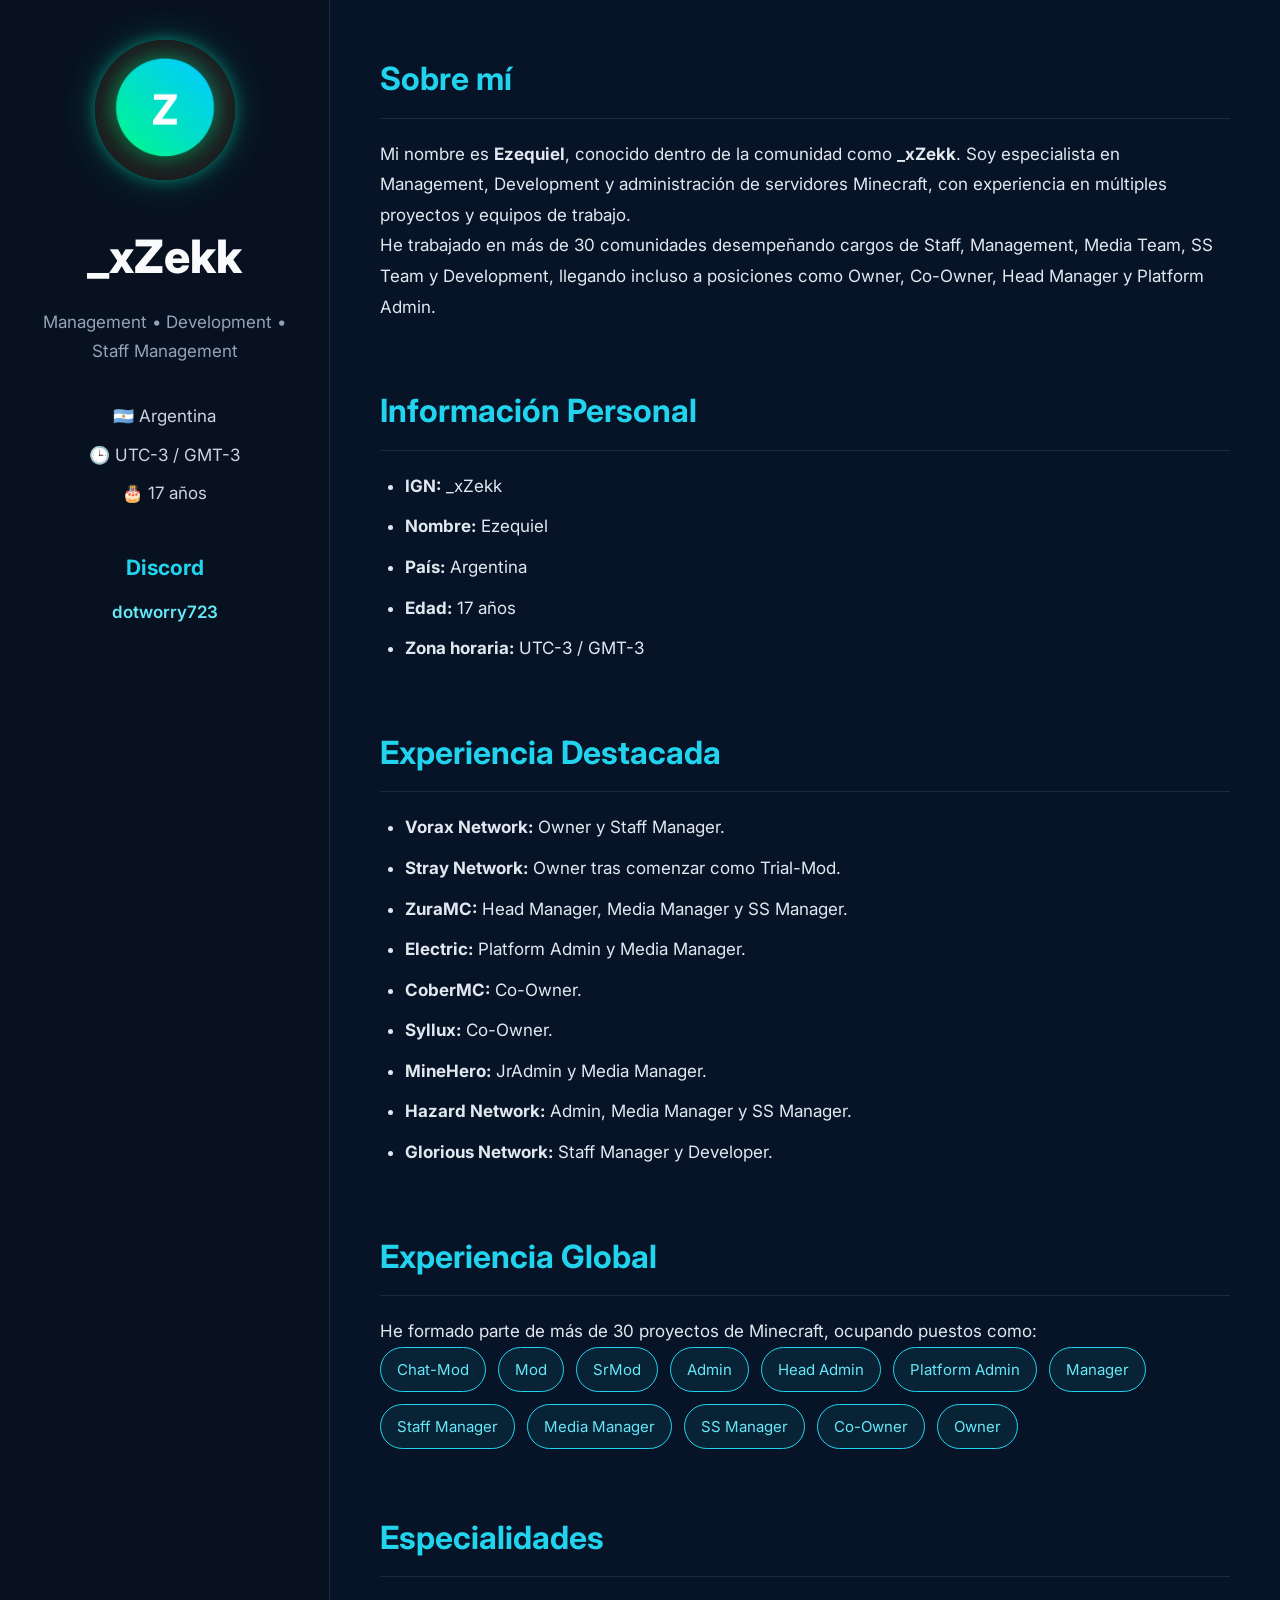
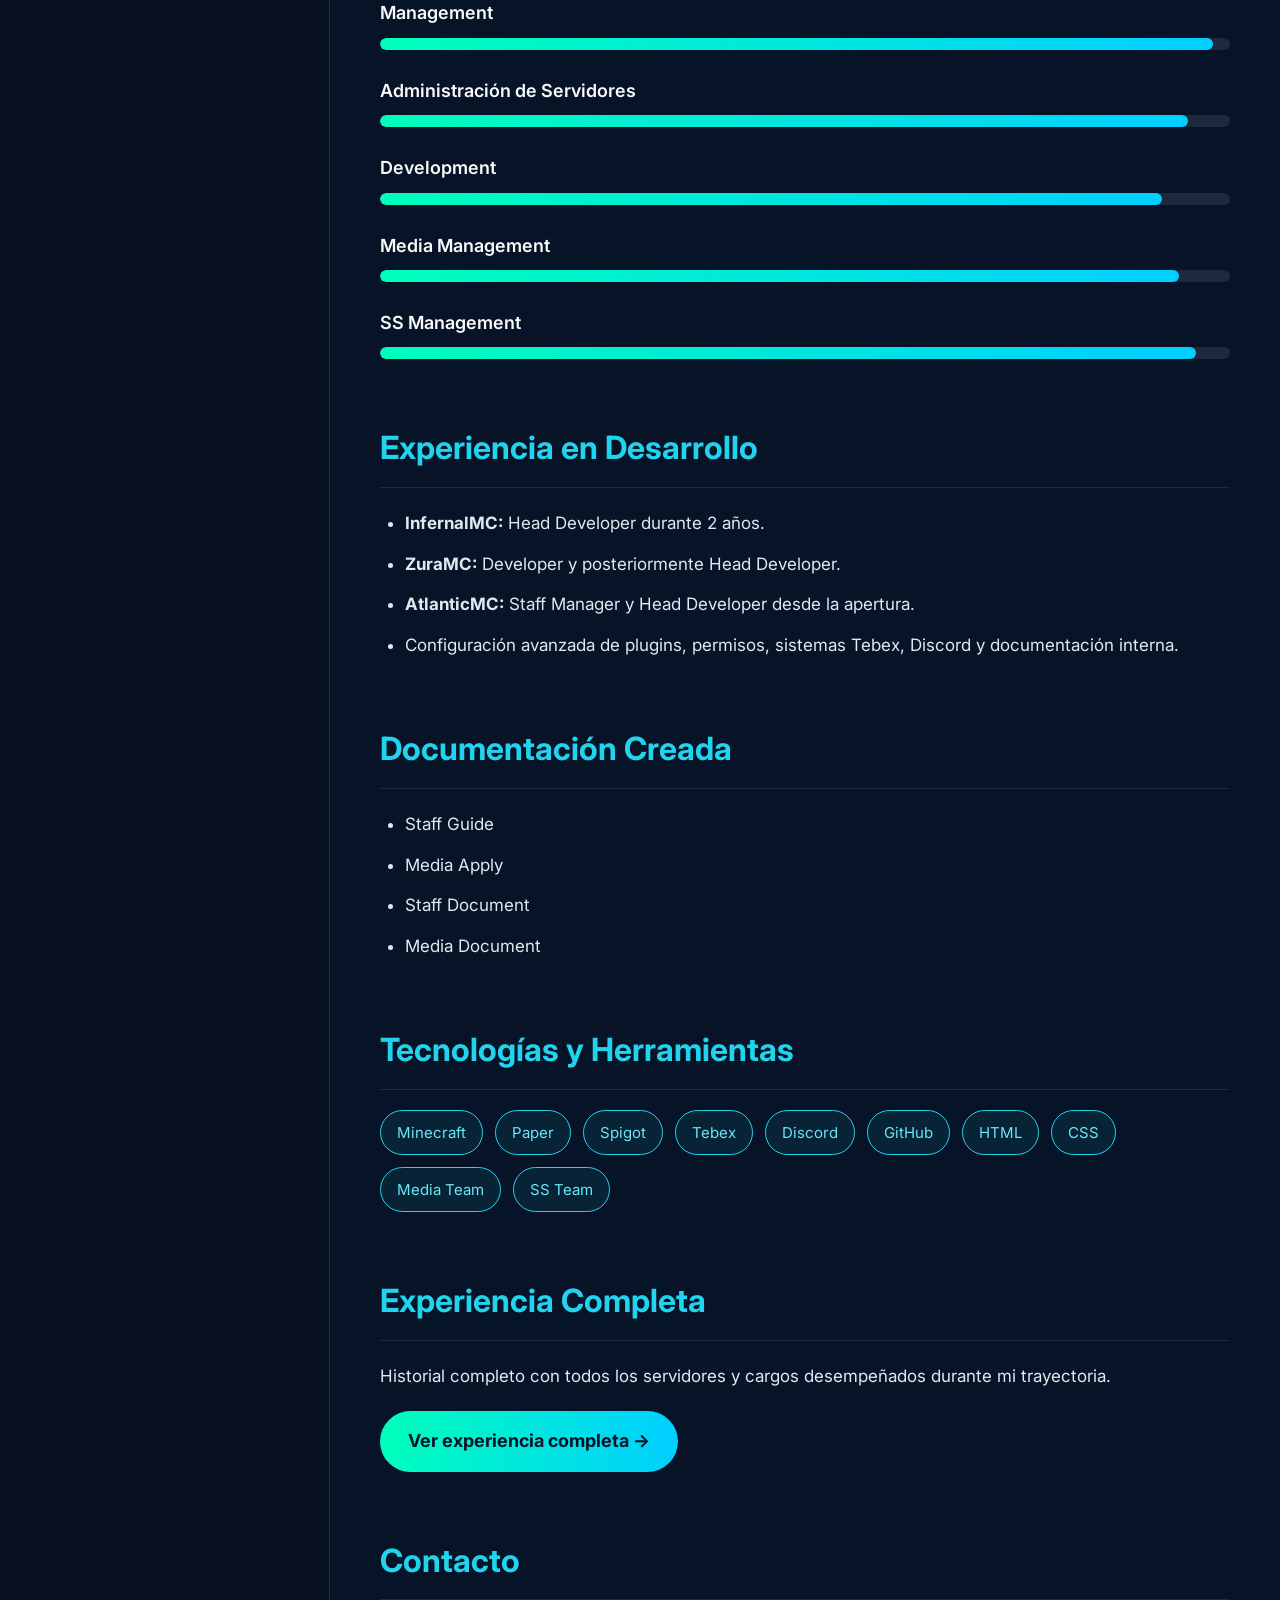
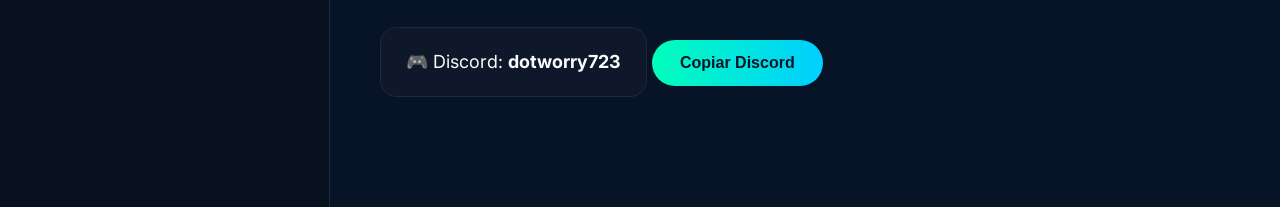
==== index.html @ ff8e2b59 "Testeo N°23" ====
<!DOCTYPE html>
<html lang="es">

<head>

    <meta charset="UTF-8">
    <meta name="viewport" content="width=device-width, initial-scale=1.0">

    <title>_xZekk | Portfolio & CV</title>

    <link rel="preconnect" href="https://fonts.googleapis.com">
    <link rel="preconnect" href="https://fonts.gstatic.com" crossorigin>

    <link href="https://fonts.googleapis.com/css2?family=Inter:wght@300;400;500;600;700;800&display=swap"
        rel="stylesheet">

    <link rel="stylesheet" href="style.css">

</head>

<body>

    <div class="container">

        <aside class="sidebar">

            <img src="Z_logo.png" class="avatar" alt="Logo de _xZekk">

            <h1>_xZekk</h1>

            <p class="subtitle">
                Management • Development • Staff Management
            </p>

            <div class="personal-info">

                <p>🇦🇷 Argentina</p>
                <p>🕒 UTC-3 / GMT-3</p>
                <p>🎂 17 años</p>

            </div>

            <div class="social">

                <h3>Discord</h3>

                <p>dotworry723</p>

            </div>

        </aside>

        <main>

            <section>

                <h2>Sobre mí</h2>

                <p>
                    Mi nombre es <strong>Ezequiel</strong>, conocido dentro de la
                    comunidad como <strong>_xZekk</strong>. Soy especialista en
                    Management, Development y administración de servidores
                    Minecraft, con experiencia en múltiples proyectos y equipos
                    de trabajo.
                </p>

                <p>
                    He trabajado en más de 30 comunidades desempeñando cargos
                    de Staff, Management, Media Team, SS Team y Development,
                    llegando incluso a posiciones como Owner, Co-Owner,
                    Head Manager y Platform Admin.
                </p>

            </section>

            <section>

                <h2>Información Personal</h2>

                <ul>

                    <li><strong>IGN:</strong> _xZekk</li>
                    <li><strong>Nombre:</strong> Ezequiel</li>
                    <li><strong>País:</strong> Argentina</li>
                    <li><strong>Edad:</strong> 17 años</li>
                    <li><strong>Zona horaria:</strong> UTC-3 / GMT-3</li>

                </ul>

            </section>

            <section>

                <h2>Experiencia Destacada</h2>

                <ul>

                    <li><strong>Vorax Network:</strong> Owner y Staff Manager.</li>

                    <li><strong>Stray Network:</strong> Owner tras comenzar como Trial-Mod.</li>

                    <li><strong>ZuraMC:</strong> Head Manager, Media Manager y SS Manager.</li>

                    <li><strong>Electric:</strong> Platform Admin y Media Manager.</li>

                    <li><strong>CoberMC:</strong> Co-Owner.</li>

                    <li><strong>Syllux:</strong> Co-Owner.</li>

                    <li><strong>MineHero:</strong> JrAdmin y Media Manager.</li>

                    <li><strong>Hazard Network:</strong> Admin, Media Manager y SS Manager.</li>

                    <li><strong>Glorious Network:</strong> Staff Manager y Developer.</li>

                </ul>

            </section>

            <section>

                <h2>Experiencia Global</h2>

                <p>
                    He formado parte de más de 30 proyectos de Minecraft,
                    ocupando puestos como:
                </p>

                <div class="tags">

                    <span>Chat-Mod</span>
                    <span>Mod</span>
                    <span>SrMod</span>
                    <span>Admin</span>
                    <span>Head Admin</span>
                    <span>Platform Admin</span>
                    <span>Manager</span>
                    <span>Staff Manager</span>
                    <span>Media Manager</span>
                    <span>SS Manager</span>
                    <span>Co-Owner</span>
                    <span>Owner</span>

                </div>

            </section>

            <section>

                <h2>Especialidades</h2>

                <div class="skill">

                    <span>Management</span>

                    <div class="bar">
                        <div class="fill" style="width:98%"></div>
                    </div>

                </div>

                <div class="skill">

                    <span>Administración de Servidores</span>

                    <div class="bar">
                        <div class="fill" style="width:95%"></div>
                    </div>

                </div>

                <div class="skill">

                    <span>Development</span>

                    <div class="bar">
                        <div class="fill" style="width:92%"></div>
                    </div>

                </div>

                <div class="skill">

                    <span>Media Management</span>

                    <div class="bar">
                        <div class="fill" style="width:94%"></div>
                    </div>

                </div>

                <div class="skill">

                    <span>SS Management</span>

                    <div class="bar">
                        <div class="fill" style="width:96%"></div>
                    </div>

                </div>

            </section>

            <section>

                <h2>Experiencia en Desarrollo</h2>

                <ul>

                    <li>
                        <strong>InfernalMC:</strong>
                        Head Developer durante 2 años.
                    </li>

                    <li>
                        <strong>ZuraMC:</strong>
                        Developer y posteriormente Head Developer.
                    </li>

                    <li>
                        <strong>AtlanticMC:</strong>
                        Staff Manager y Head Developer desde la apertura.
                    </li>

                    <li>
                        Configuración avanzada de plugins, permisos,
                        sistemas Tebex, Discord y documentación interna.
                    </li>

                </ul>

            </section>

            <section>

                <h2>Documentación Creada</h2>

                <ul>

                    <li>Staff Guide</li>
                    <li>Media Apply</li>
                    <li>Staff Document</li>
                    <li>Media Document</li>

                </ul>

            </section>

            <section>

                <h2>Tecnologías y Herramientas</h2>

                <div class="tags">

                    <span>Minecraft</span>
                    <span>Paper</span>
                    <span>Spigot</span>
                    <span>Tebex</span>
                    <span>Discord</span>
                    <span>GitHub</span>
                    <span>HTML</span>
                    <span>CSS</span>
                    <span>Media Team</span>
                    <span>SS Team</span>

                </div>

            </section>

            <section>

                <h2>Experiencia Completa</h2>

                <p>
                    Historial completo con todos los servidores y cargos
                    desempeñados durante mi trayectoria.
                </p>

                <a href="experience.html" class="download-btn">

                    Ver experiencia completa →

                </a>

            </section>

            <section>

                <h2>Contacto</h2>

                <div class="contact-card">

                    🎮 Discord: <strong>dotworry723</strong>

                </div>

                <button class="copy-btn" onclick="copyDiscord()">

                    Copiar Discord

                </button>

            </section>

        </main>

    </div>

    <script>

        function copyDiscord() {

            navigator.clipboard.writeText("dotworry723");

            alert("Discord copiado al portapapeles.");

        }

        const sections = document.querySelectorAll("section");

        sections.forEach((section, index) => {

            section.style.opacity = "0";
            section.style.transform = "translateY(20px)";

            setTimeout(() => {

                section.style.transition = "all .8s";

                section.style.opacity = "1";
                section.style.transform = "translateY(0px)";

            }, index * 150);

        });

    </script>

</body>

</html>
---- style.css ----
* {
    margin: 0;
    padding: 0;
    box-sizing: border-box;
}

html {
    scroll-behavior: smooth;
}

body {
    background: #071326;
    color: #f8fafc;
    font-family: 'Inter', sans-serif;
    font-size: 18px;
    line-height: 1.8;
}

/* =========================
   CONTENEDOR PRINCIPAL
========================= */

.container {
    display: flex;
    min-height: 100vh;
}

/* =========================
   SIDEBAR
========================= */

.sidebar {
    width: 330px;
    min-height: 100vh;
    background: #08111f;
    border-right: 1px solid #1e293b;
    padding: 40px 25px;
    text-align: center;
    position: sticky;
    top: 0;
}

.avatar {
    width: 140px;
    height: 140px;
    border-radius: 50%;
    object-fit: cover;
    margin-bottom: 25px;

    box-shadow:
        0 0 15px rgba(0,255,200,.4),
        0 0 40px rgba(0,255,200,.2);

    transition: .3s;
}

.avatar:hover {
    transform: scale(1.05);
}

.sidebar h1 {
    font-size: 46px;
    font-weight: 800;
}

.subtitle {
    color: #94a3b8;
    margin-top: 10px;
    line-height: 1.7;
}

.personal-info {
    margin-top: 35px;
}

.personal-info p {
    margin: 8px 0;
    color: #cbd5e1;
}

.social {
    margin-top: 40px;
}

.social h3 {
    color: #22d3ee;
}

.social p {
    margin-top: 10px;
    color: #67e8f9;
    font-weight: 600;
}

/* =========================
   CONTENIDO
========================= */

main {
    flex: 1;
    padding: 50px;
}

section {
    margin-bottom: 60px;
    transition: .3s;
}

section:hover {
    transform: translateY(-3px);
}

h2 {
    color: #22d3ee;
    font-size: 32px;
    margin-bottom: 20px;
    border-bottom: 1px solid #1e293b;
    padding-bottom: 10px;
}

p,
li {
    color: #e2e8f0;
    font-size: 17px;
}

ul {
    padding-left: 25px;
}

li {
    margin: 10px 0;
}

/* =========================
   SKILLS
========================= */

.skill {
    margin-bottom: 25px;
}

.skill span {
    display: block;
    margin-bottom: 8px;
    font-weight: 600;
}

.bar {
    width: 100%;
    height: 12px;
    background: #1e293b;
    border-radius: 999px;
    overflow: hidden;
}

.fill {
    height: 100%;
    border-radius: 999px;

    background: linear-gradient(
        90deg,
        #00ffbb,
        #00cfff
    );
}

/* =========================
   TAGS
========================= */

.tags {
    display: flex;
    flex-wrap: wrap;
    gap: 12px;
}

.tags span {
    padding: 8px 16px;
    border-radius: 999px;

    border: 1px solid #22d3ee;

    background: rgba(34,211,238,.08);

    color: #67e8f9;

    font-size: 15px;
}

/* =========================
   BOTONES
========================= */

.download-btn,
.back-button {
    display: inline-block;

    margin-top: 20px;

    padding: 14px 28px;

    border-radius: 999px;

    text-decoration: none;

    font-weight: 700;

    background: linear-gradient(
        90deg,
        #00ffbb,
        #00cfff
    );

    color: #071326;

    transition: .3s;
}

.download-btn:hover,
.back-button:hover {
    transform: translateY(-3px);
}

.copy-btn {
    margin-top: 20px;

    border: none;

    padding: 14px 28px;

    border-radius: 999px;

    cursor: pointer;

    font-size: 16px;

    font-weight: 700;

    background: linear-gradient(
        90deg,
        #00ffbb,
        #00cfff
    );

    color: #071326;

    transition: .3s;
}

.copy-btn:hover {
    transform: translateY(-3px);
}

/* =========================
   CONTACTO
========================= */

.contact-card {
    display: inline-block;

    background: #0f172a;

    border: 1px solid #1e293b;

    padding: 18px 25px;

    border-radius: 16px;
}

/* =========================
   TIMELINE
========================= */

.timeline-container {
    max-width: 1100px;
    margin: auto;
    padding: 60px 30px;
}

.timeline-container h1 {
    font-size: 48px;
    margin: 25px 0 10px;
}

.timeline-subtitle {
    color: #94a3b8;
    margin-bottom: 50px;
}

.timeline {
    border-left: 3px solid #22d3ee;
    padding-left: 35px;
}

.event {
    position: relative;
    margin-bottom: 35px;
}

.event::before {
    content: "";

    position: absolute;

    left: -43px;
    top: 10px;

    width: 14px;
    height: 14px;

    border-radius: 50%;

    background: #22d3ee;
}

.event h3 {
    color: #22d3ee;
    margin-bottom: 8px;
    font-size: 24px;
}

.event p {
    color: #cbd5e1;
}

.development-section,
.documents-section {
    margin-top: 70px;
}

/* =========================
   RESPONSIVE
========================= */

@media (max-width: 950px) {

    .container {
        flex-direction: column;
    }

    .sidebar {
        width: 100%;
        min-height: auto;
        position: relative;
        border-right: none;
        border-bottom: 1px solid #1e293b;
    }

    main {
        padding: 30px;
    }

    .timeline-container {
        padding: 30px 20px;
    }

    .timeline-container h1 {
        font-size: 36px;
    }

    h2 {
        font-size: 28px;
    }
}
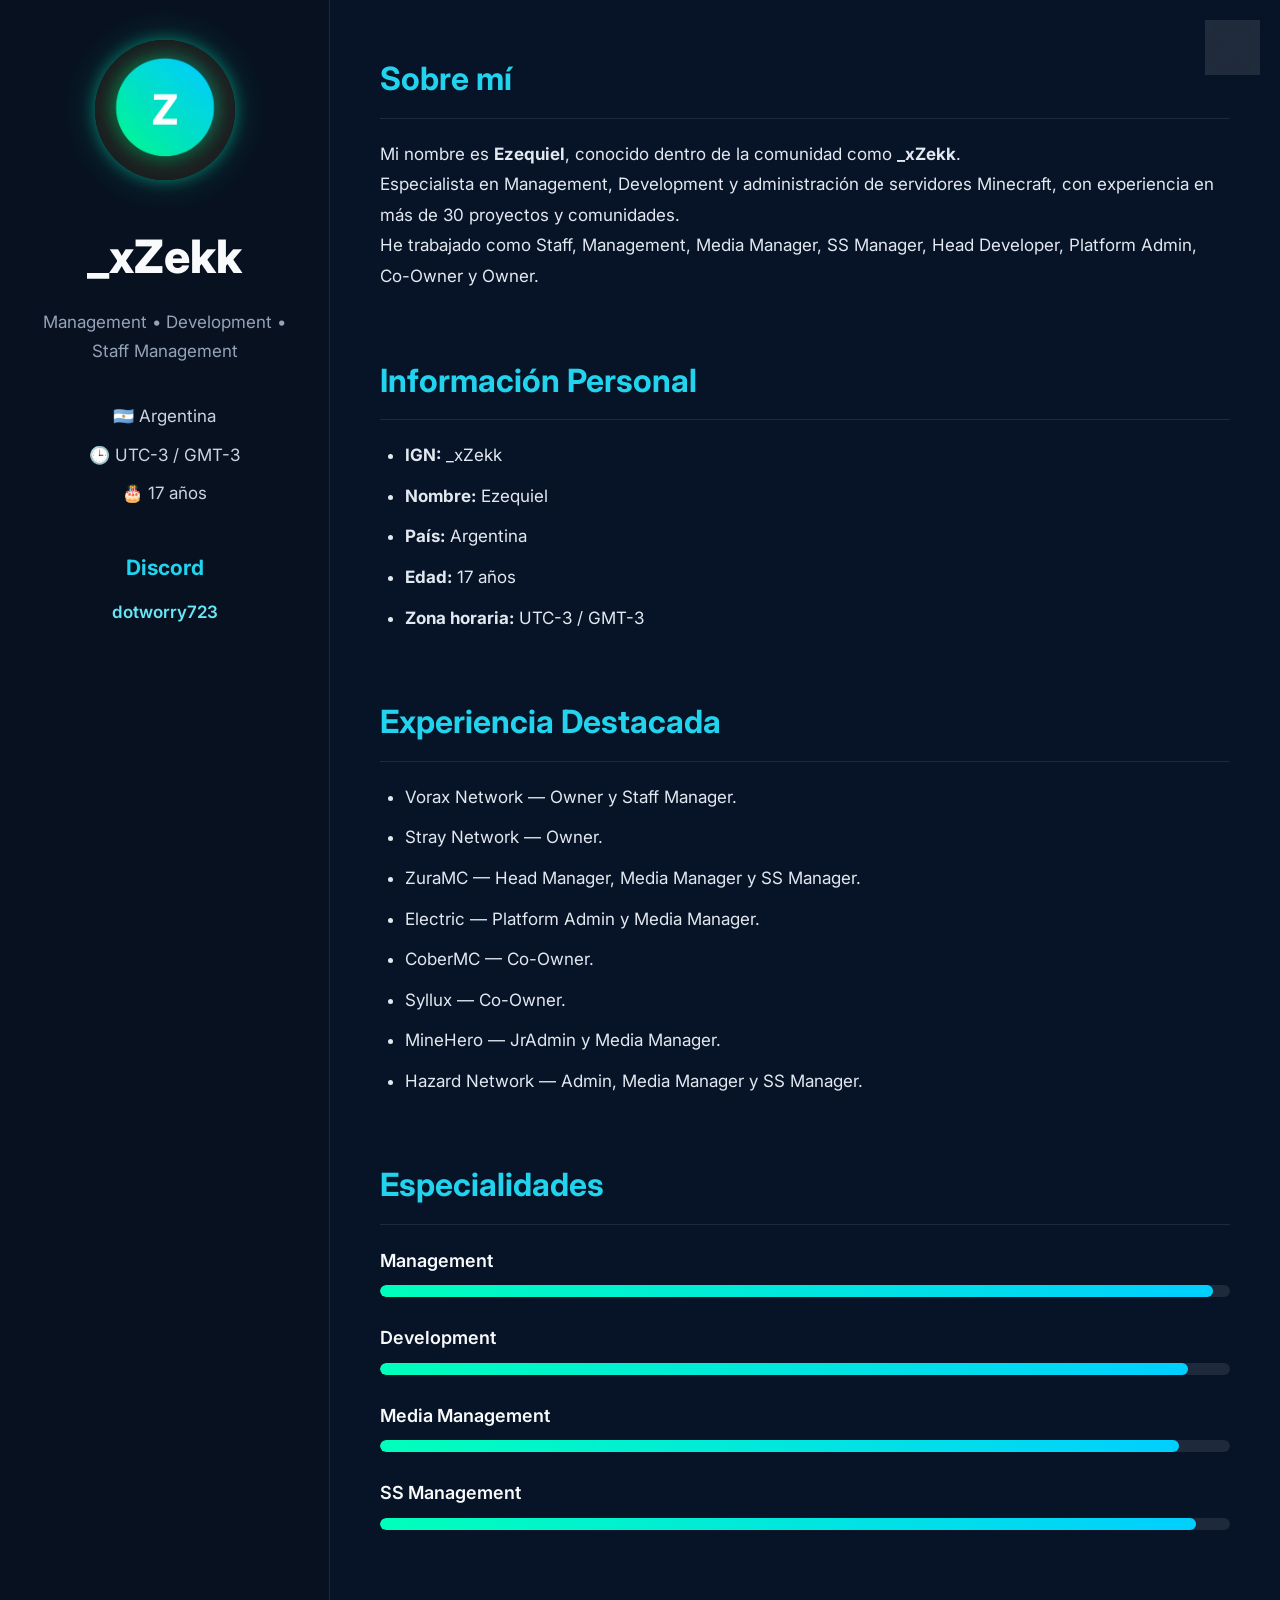
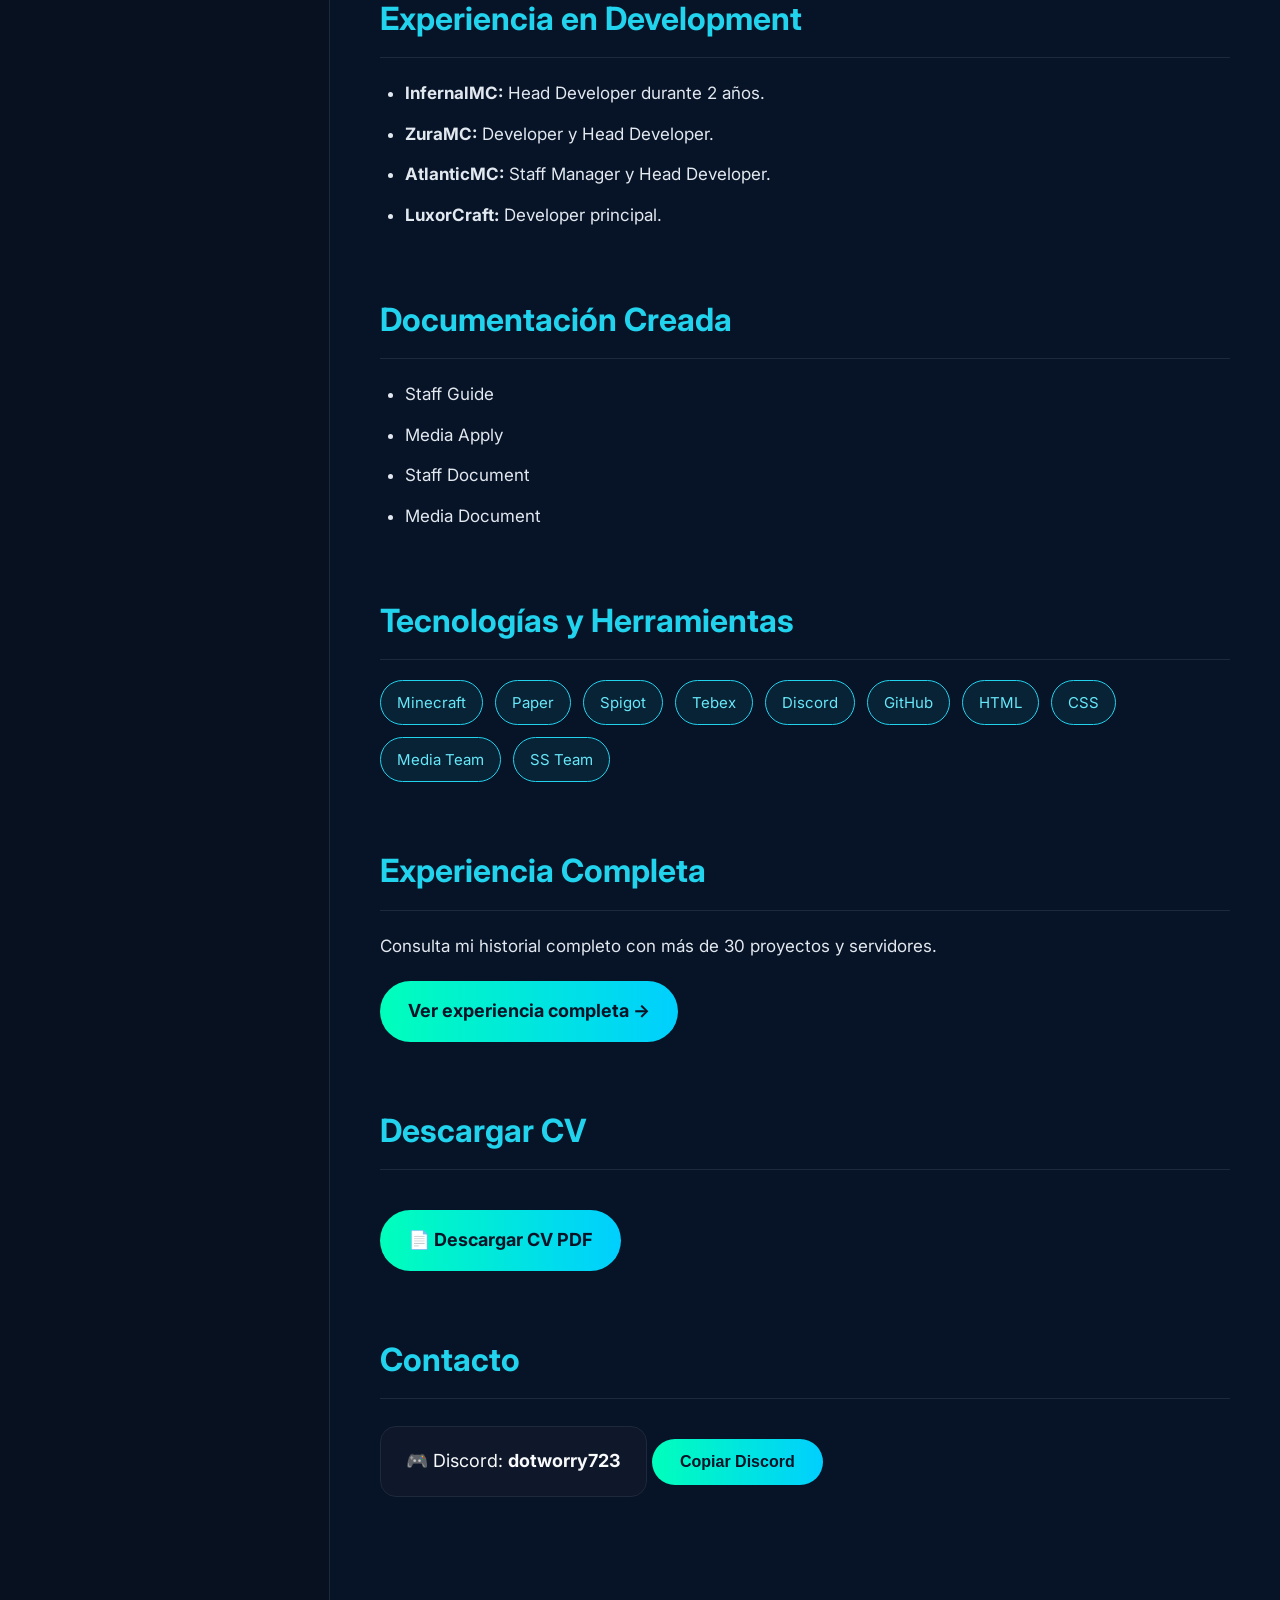
==== commit 512728c0: "Final?" ====
--- a/index.html
+++ b/index.html
@@ -8,6 +8,8 @@
 
     <title>_xZekk | Portfolio & CV</title>
 
+    <link rel="icon" type="image/png" href="Z_logo.png">
+
     <link rel="preconnect" href="https://fonts.googleapis.com">
     <link rel="preconnect" href="https://fonts.gstatic.com" crossorigin>
 
@@ -20,11 +22,17 @@
 
 <body>
 
+    <div id="particles"></div>
+
+    <button id="theme-toggle">
+        🌙
+    </button>
+
     <div class="container">
 
         <aside class="sidebar">
 
-            <img src="Z_logo.png" class="avatar" alt="Logo de _xZekk">
+            <img src="Z_logo.png" class="avatar" alt="Logo">
 
             <h1>_xZekk</h1>
 
@@ -57,18 +65,20 @@
                 <h2>Sobre mí</h2>
 
                 <p>
-                    Mi nombre es <strong>Ezequiel</strong>, conocido dentro de la
-                    comunidad como <strong>_xZekk</strong>. Soy especialista en
-                    Management, Development y administración de servidores
-                    Minecraft, con experiencia en múltiples proyectos y equipos
-                    de trabajo.
+                    Mi nombre es <strong>Ezequiel</strong>, conocido dentro
+                    de la comunidad como <strong>_xZekk</strong>.
                 </p>
 
                 <p>
-                    He trabajado en más de 30 comunidades desempeñando cargos
-                    de Staff, Management, Media Team, SS Team y Development,
-                    llegando incluso a posiciones como Owner, Co-Owner,
-                    Head Manager y Platform Admin.
+                    Especialista en Management, Development y administración
+                    de servidores Minecraft, con experiencia en más de
+                    30 proyectos y comunidades.
+                </p>
+
+                <p>
+                    He trabajado como Staff, Management, Media Manager,
+                    SS Manager, Head Developer, Platform Admin,
+                    Co-Owner y Owner.
                 </p>
 
             </section>
@@ -95,53 +105,23 @@
 
                 <ul>
 
-                    <li><strong>Vorax Network:</strong> Owner y Staff Manager.</li>
-
-                    <li><strong>Stray Network:</strong> Owner tras comenzar como Trial-Mod.</li>
-
-                    <li><strong>ZuraMC:</strong> Head Manager, Media Manager y SS Manager.</li>
-
-                    <li><strong>Electric:</strong> Platform Admin y Media Manager.</li>
-
-                    <li><strong>CoberMC:</strong> Co-Owner.</li>
-
-                    <li><strong>Syllux:</strong> Co-Owner.</li>
-
-                    <li><strong>MineHero:</strong> JrAdmin y Media Manager.</li>
-
-                    <li><strong>Hazard Network:</strong> Admin, Media Manager y SS Manager.</li>
-
-                    <li><strong>Glorious Network:</strong> Staff Manager y Developer.</li>
+                    <li>Vorax Network — Owner y Staff Manager.</li>
+
+                    <li>Stray Network — Owner.</li>
+
+                    <li>ZuraMC — Head Manager, Media Manager y SS Manager.</li>
+
+                    <li>Electric — Platform Admin y Media Manager.</li>
+
+                    <li>CoberMC — Co-Owner.</li>
+
+                    <li>Syllux — Co-Owner.</li>
+
+                    <li>MineHero — JrAdmin y Media Manager.</li>
+
+                    <li>Hazard Network — Admin, Media Manager y SS Manager.</li>
 
                 </ul>
-
-            </section>
-
-            <section>
-
-                <h2>Experiencia Global</h2>
-
-                <p>
-                    He formado parte de más de 30 proyectos de Minecraft,
-                    ocupando puestos como:
-                </p>
-
-                <div class="tags">
-
-                    <span>Chat-Mod</span>
-                    <span>Mod</span>
-                    <span>SrMod</span>
-                    <span>Admin</span>
-                    <span>Head Admin</span>
-                    <span>Platform Admin</span>
-                    <span>Manager</span>
-                    <span>Staff Manager</span>
-                    <span>Media Manager</span>
-                    <span>SS Manager</span>
-                    <span>Co-Owner</span>
-                    <span>Owner</span>
-
-                </div>
 
             </section>
 
@@ -161,7 +141,7 @@
 
                 <div class="skill">
 
-                    <span>Administración de Servidores</span>
+                    <span>Development</span>
 
                     <div class="bar">
                         <div class="fill" style="width:95%"></div>
@@ -171,16 +151,6 @@
 
                 <div class="skill">
 
-                    <span>Development</span>
-
-                    <div class="bar">
-                        <div class="fill" style="width:92%"></div>
-                    </div>
-
-                </div>
-
-                <div class="skill">
-
                     <span>Media Management</span>
 
                     <div class="bar">
@@ -203,7 +173,7 @@
 
             <section>
 
-                <h2>Experiencia en Desarrollo</h2>
+                <h2>Experiencia en Development</h2>
 
                 <ul>
 
@@ -214,17 +184,17 @@
 
                     <li>
                         <strong>ZuraMC:</strong>
-                        Developer y posteriormente Head Developer.
+                        Developer y Head Developer.
                     </li>
 
                     <li>
                         <strong>AtlanticMC:</strong>
-                        Staff Manager y Head Developer desde la apertura.
+                        Staff Manager y Head Developer.
                     </li>
 
                     <li>
-                        Configuración avanzada de plugins, permisos,
-                        sistemas Tebex, Discord y documentación interna.
+                        <strong>LuxorCraft:</strong>
+                        Developer principal.
                     </li>
 
                 </ul>
@@ -238,8 +208,11 @@
                 <ul>
 
                     <li>Staff Guide</li>
+
                     <li>Media Apply</li>
+
                     <li>Staff Document</li>
+
                     <li>Media Document</li>
 
                 </ul>
@@ -272,29 +245,44 @@
                 <h2>Experiencia Completa</h2>
 
                 <p>
-                    Historial completo con todos los servidores y cargos
-                    desempeñados durante mi trayectoria.
+                    Consulta mi historial completo con más de
+                    30 proyectos y servidores.
                 </p>
 
                 <a href="experience.html" class="download-btn">
-
                     Ver experiencia completa →
-
                 </a>
 
             </section>
 
             <section>
 
+                <h2>Descargar CV</h2>
+
+                <a href="cv.pdf"
+                   class="download-btn"
+                   target="_blank">
+
+                    📄 Descargar CV PDF
+
+                </a>
+
+            </section>
+
+            <section>
+
                 <h2>Contacto</h2>
 
                 <div class="contact-card">
 
-                    🎮 Discord: <strong>dotworry723</strong>
-
-                </div>
-
-                <button class="copy-btn" onclick="copyDiscord()">
+                    🎮 Discord:
+                    <strong>dotworry723</strong>
+
+                </div>
+
+                <button
+                    class="copy-btn"
+                    onclick="copyDiscord()">
 
                     Copiar Discord
 
@@ -306,35 +294,7 @@
 
     </div>
 
-    <script>
-
-        function copyDiscord() {
-
-            navigator.clipboard.writeText("dotworry723");
-
-            alert("Discord copiado al portapapeles.");
-
-        }
-
-        const sections = document.querySelectorAll("section");
-
-        sections.forEach((section, index) => {
-
-            section.style.opacity = "0";
-            section.style.transform = "translateY(20px)";
-
-            setTimeout(() => {
-
-                section.style.transition = "all .8s";
-
-                section.style.opacity = "1";
-                section.style.transform = "translateY(0px)";
-
-            }, index * 150);
-
-        });
-
-    </script>
+    <script src="script.js"></script>
 
 </body>
 
--- a/style.css
+++ b/style.css
@@ -362,4 +362,150 @@
     h2 {
         font-size: 28px;
     }
+}
+/* =========================
+   BOTÓN MODO OSCURO
+========================= */
+
+#theme-toggle {
+
+    position: fixed;
+
+    top: 20px;
+    right: 20px;
+
+    width: 55px;
+    height: 55px;
+
+    border: none;
+
+    border-radius: 50%;
+
+    cursor: pointer;
+
+    font-size: 24px;
+
+    background: rgba(255,255,255,.1);
+
+    backdrop-filter: blur(10px);
+
+    color: white;
+
+    z-index: 9999;
+
+    transition: .3s;
+}
+
+#theme-toggle:hover {
+
+    transform: scale(1.1);
+
+}
+
+/* =========================
+   MODO CLARO
+========================= */
+
+.light-mode {
+
+    background: #f1f5f9;
+
+    color: #0f172a;
+}
+
+.light-mode .sidebar {
+
+    background: white;
+
+    border-right: 1px solid #dbeafe;
+}
+
+.light-mode section {
+
+    color: #0f172a;
+}
+
+.light-mode p,
+.light-mode li {
+
+    color: #334155;
+}
+
+.light-mode h2 {
+
+    color: #0284c7;
+}
+
+.light-mode .contact-card {
+
+    background: #e2e8f0;
+}
+
+.light-mode .bar {
+
+    background: #cbd5e1;
+}
+
+/* =========================
+   PARTÍCULAS
+========================= */
+
+#particles {
+
+    position: fixed;
+
+    top: 0;
+    left: 0;
+
+    width: 100%;
+    height: 100%;
+
+    overflow: hidden;
+
+    pointer-events: none;
+
+    z-index: -1;
+}
+
+.particle {
+
+    position: absolute;
+
+    bottom: -20px;
+
+    width: 4px;
+    height: 4px;
+
+    border-radius: 50%;
+
+    background: #22d3ee;
+
+    animation: float linear infinite;
+}
+
+@keyframes float {
+
+    from {
+
+        transform:
+            translateY(0)
+            scale(1);
+
+        opacity: 0;
+    }
+
+    20% {
+
+        opacity: .6;
+    }
+
+    to {
+
+        transform:
+            translateY(-110vh)
+            scale(1.5);
+
+        opacity: 0;
+    }
+
 }
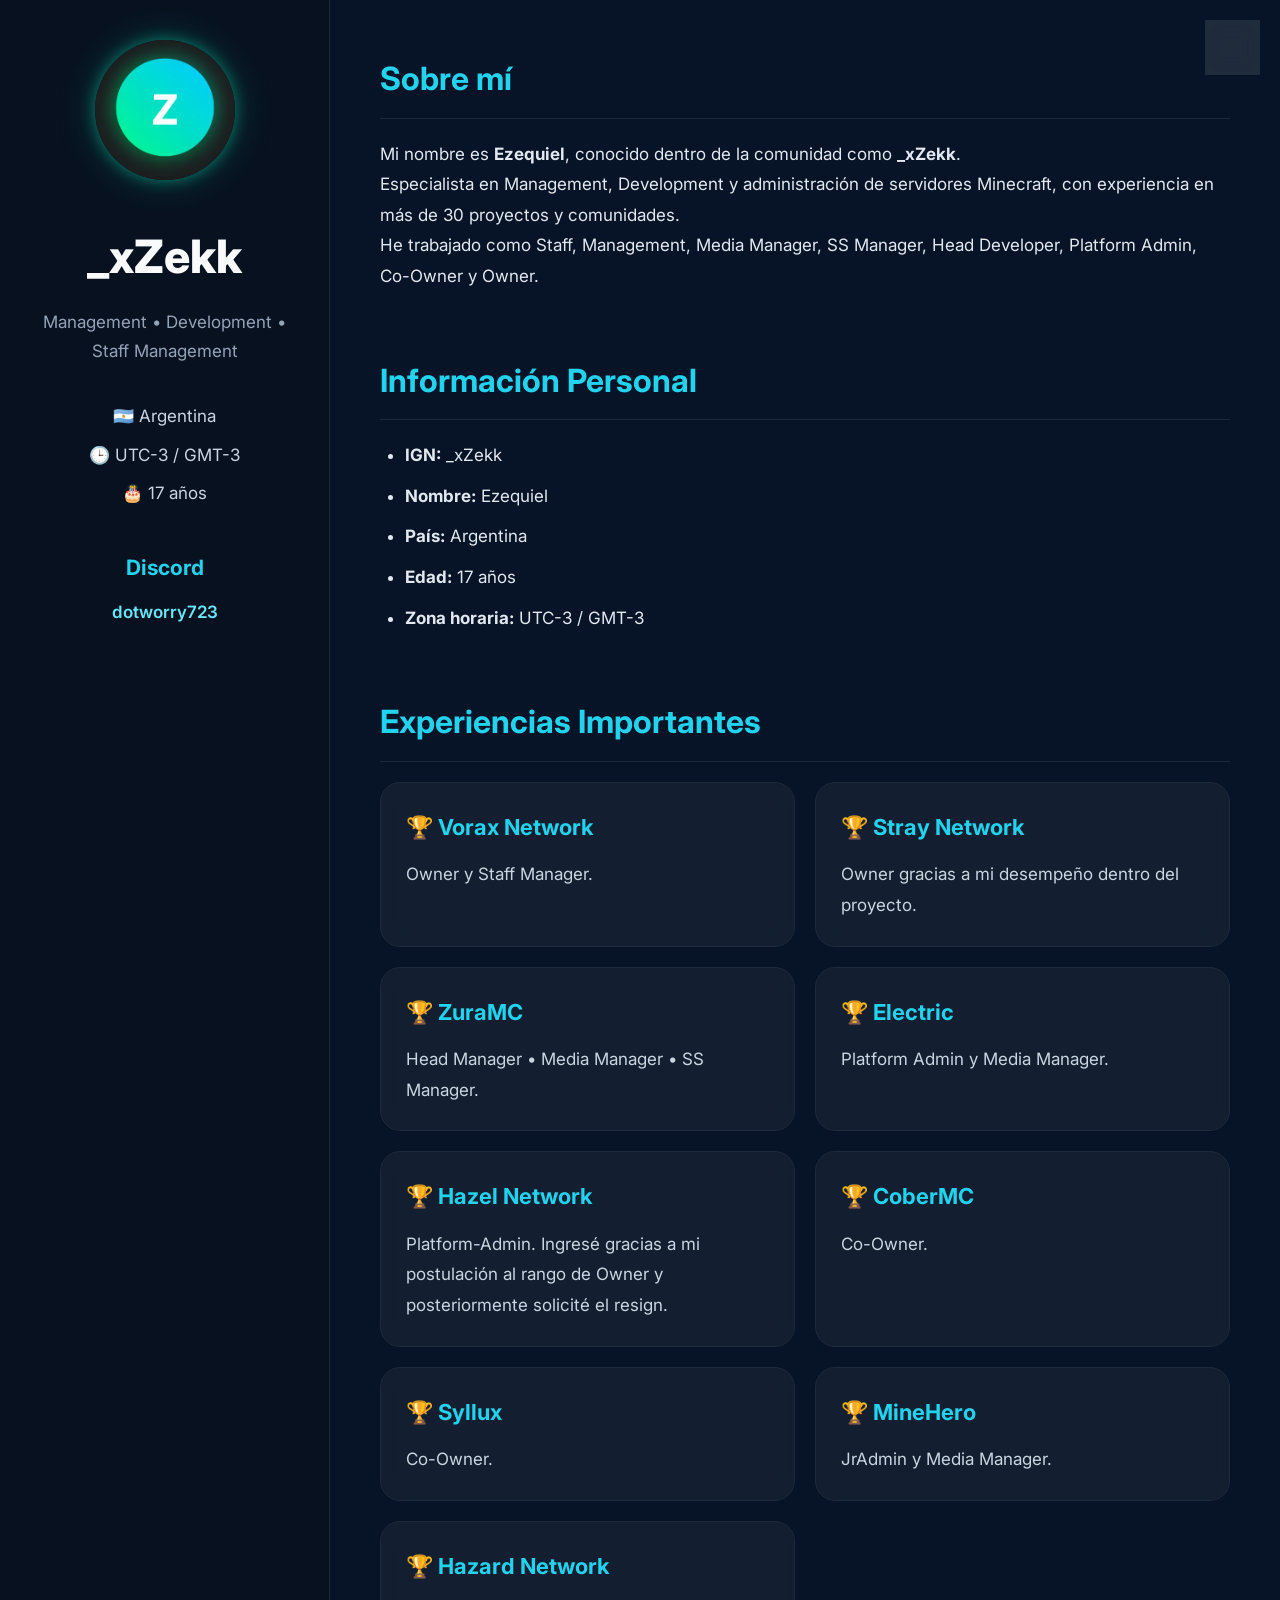
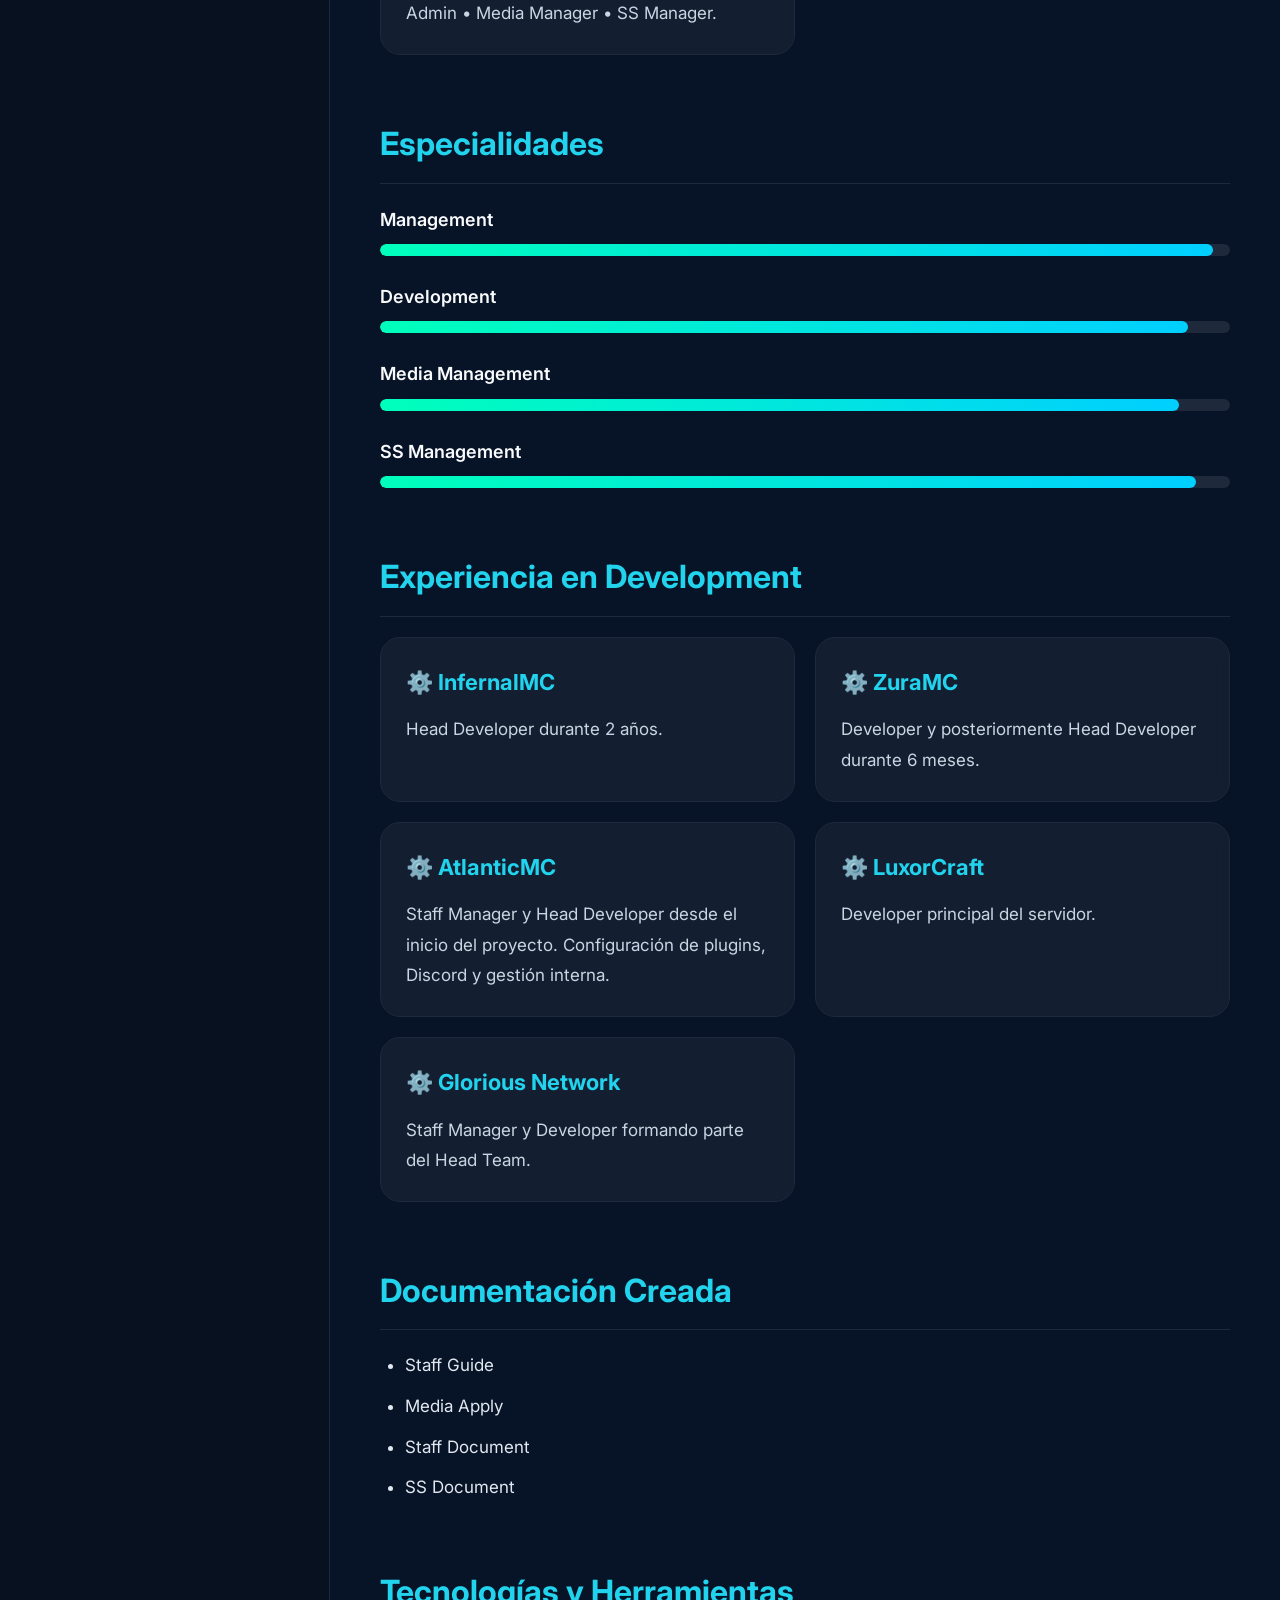
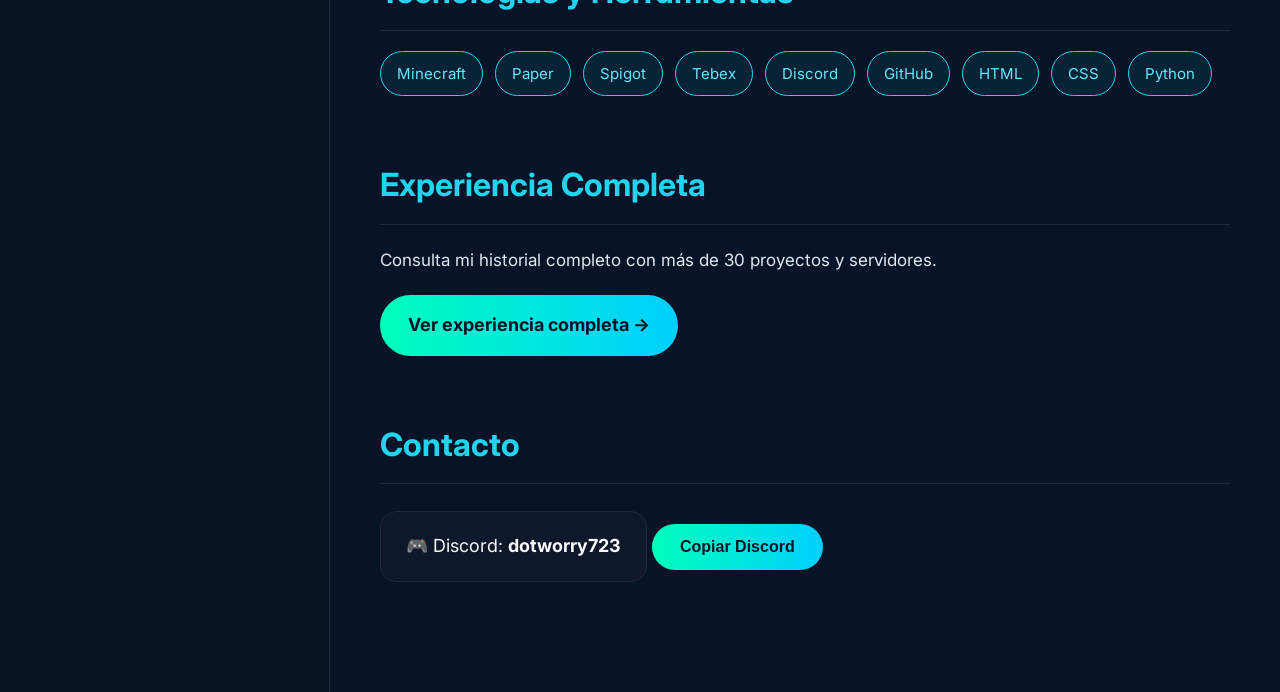
==== commit 3f5a0c47: "Portfolio final" ====
--- a/index.html
+++ b/index.html
@@ -99,31 +99,106 @@
 
             </section>
 
-            <section>
-
-                <h2>Experiencia Destacada</h2>
-
-                <ul>
-
-                    <li>Vorax Network — Owner y Staff Manager.</li>
-
-                    <li>Stray Network — Owner.</li>
-
-                    <li>ZuraMC — Head Manager, Media Manager y SS Manager.</li>
-
-                    <li>Electric — Platform Admin y Media Manager.</li>
-
-                    <li>CoberMC — Co-Owner.</li>
-
-                    <li>Syllux — Co-Owner.</li>
-
-                    <li>MineHero — JrAdmin y Media Manager.</li>
-
-                    <li>Hazard Network — Admin, Media Manager y SS Manager.</li>
-
-                </ul>
-
-            </section>
+           <section>
+
+    <h2>Experiencias Importantes</h2>
+
+    <div class="experience-grid">
+
+        <div class="experience-card">
+
+            <h3>🏆 Vorax Network</h3>
+
+            <p>
+                Owner y Staff Manager.
+            </p>
+
+        </div>
+
+        <div class="experience-card">
+
+            <h3>🏆 Stray Network</h3>
+
+            <p>
+                Owner gracias a mi desempeño dentro del proyecto.
+            </p>
+
+        </div>
+
+        <div class="experience-card">
+
+            <h3>🏆 ZuraMC</h3>
+
+            <p>
+                Head Manager • Media Manager • SS Manager.
+            </p>
+
+        </div>
+
+        <div class="experience-card">
+
+            <h3>🏆 Electric</h3>
+
+            <p>
+                Platform Admin y Media Manager.
+            </p>
+
+        </div>
+
+        <div class="experience-card">
+
+            <h3>🏆 Hazel Network</h3>
+
+            <p>
+                Platform-Admin. Ingresé gracias a mi postulación al rango
+                de Owner y posteriormente solicité el resign.
+            </p>
+
+        </div>
+
+        <div class="experience-card">
+
+            <h3>🏆 CoberMC</h3>
+
+            <p>
+                Co-Owner.
+            </p>
+
+        </div>
+
+        <div class="experience-card">
+
+            <h3>🏆 Syllux</h3>
+
+            <p>
+                Co-Owner.
+            </p>
+
+        </div>
+
+        <div class="experience-card">
+
+            <h3>🏆 MineHero</h3>
+
+            <p>
+                JrAdmin y Media Manager.
+            </p>
+
+        </div>
+
+        <div class="experience-card">
+
+            <h3>🏆 Hazard Network</h3>
+
+            <p>
+                Admin • Media Manager • SS Manager.
+            </p>
+
+        </div>
+
+    </div>
+
+</section>
 
             <section>
 
@@ -171,49 +246,80 @@
 
             </section>
 
-            <section>
-
-                <h2>Experiencia en Development</h2>
+           <section>
+
+    <h2>Experiencia en Development</h2>
+
+    <div class="experience-grid">
+
+        <div class="experience-card">
+
+            <h3>⚙️ InfernalMC</h3>
+
+            <p>
+                Head Developer durante 2 años.
+            </p>
+
+        </div>
+
+        <div class="experience-card">
+
+            <h3>⚙️ ZuraMC</h3>
+
+            <p>
+                Developer y posteriormente Head Developer durante 6 meses.
+            </p>
+
+        </div>
+
+        <div class="experience-card">
+
+            <h3>⚙️ AtlanticMC</h3>
+
+            <p>
+                Staff Manager y Head Developer desde el inicio del proyecto.
+                Configuración de plugins, Discord y gestión interna.
+            </p>
+
+        </div>
+
+        <div class="experience-card">
+
+            <h3>⚙️ LuxorCraft</h3>
+
+            <p>
+                Developer principal del servidor.
+            </p>
+
+        </div>
+
+        <div class="experience-card">
+
+            <h3>⚙️ Glorious Network</h3>
+
+            <p>
+                Staff Manager y Developer formando parte del Head Team.
+            </p>
+
+        </div>
+
+    </div>
+
+</section>
+
+            <section>
+
+                <h2>Documentación Creada</h2>
 
                 <ul>
 
-                    <li>
-                        <strong>InfernalMC:</strong>
-                        Head Developer durante 2 años.
-                    </li>
-
-                    <li>
-                        <strong>ZuraMC:</strong>
-                        Developer y Head Developer.
-                    </li>
-
-                    <li>
-                        <strong>AtlanticMC:</strong>
-                        Staff Manager y Head Developer.
-                    </li>
-
-                    <li>
-                        <strong>LuxorCraft:</strong>
-                        Developer principal.
-                    </li>
-
-                </ul>
-
-            </section>
-
-            <section>
-
-                <h2>Documentación Creada</h2>
-
-                <ul>
-
                     <li>Staff Guide</li>
 
                     <li>Media Apply</li>
 
                     <li>Staff Document</li>
 
-                    <li>Media Document</li>
+                    <li>SS Document</li>
 
                 </ul>
 
@@ -233,8 +339,7 @@
                     <span>GitHub</span>
                     <span>HTML</span>
                     <span>CSS</span>
-                    <span>Media Team</span>
-                    <span>SS Team</span>
+                    <span>Python</span>
 
                 </div>
 
@@ -257,20 +362,6 @@
 
             <section>
 
-                <h2>Descargar CV</h2>
-
-                <a href="cv.pdf"
-                   class="download-btn"
-                   target="_blank">
-
-                    📄 Descargar CV PDF
-
-                </a>
-
-            </section>
-
-            <section>
-
                 <h2>Contacto</h2>
 
                 <div class="contact-card">
--- a/style.css
+++ b/style.css
@@ -508,4 +508,72 @@
         opacity: 0;
     }
 
+}
+/* =========================
+   TARJETAS DE EXPERIENCIA
+========================= */
+
+.experience-grid {
+
+    display: grid;
+
+    grid-template-columns:
+        repeat(auto-fit, minmax(300px, 1fr));
+
+    gap: 20px;
+
+    margin-top: 20px;
+}
+
+.experience-card {
+
+    background: rgba(255,255,255,.05);
+
+    border: 1px solid #1e293b;
+
+    border-radius: 20px;
+
+    padding: 25px;
+
+    backdrop-filter: blur(10px);
+
+    transition: .3s;
+}
+
+.experience-card:hover {
+
+    transform: translateY(-6px);
+
+    border-color: #22d3ee;
+
+    box-shadow:
+        0 0 20px rgba(34,211,238,.25);
+}
+
+.experience-card h3 {
+
+    color: #22d3ee;
+
+    margin-bottom: 12px;
+
+    font-size: 22px;
+}
+
+.experience-card p {
+
+    color: #cbd5e1;
+
+    line-height: 1.8;
+}
+
+.light-mode .experience-card {
+
+    background: rgba(255,255,255,.8);
+
+    border-color: #cbd5e1;
+}
+
+.light-mode .experience-card p {
+
+    color: #334155;
 }
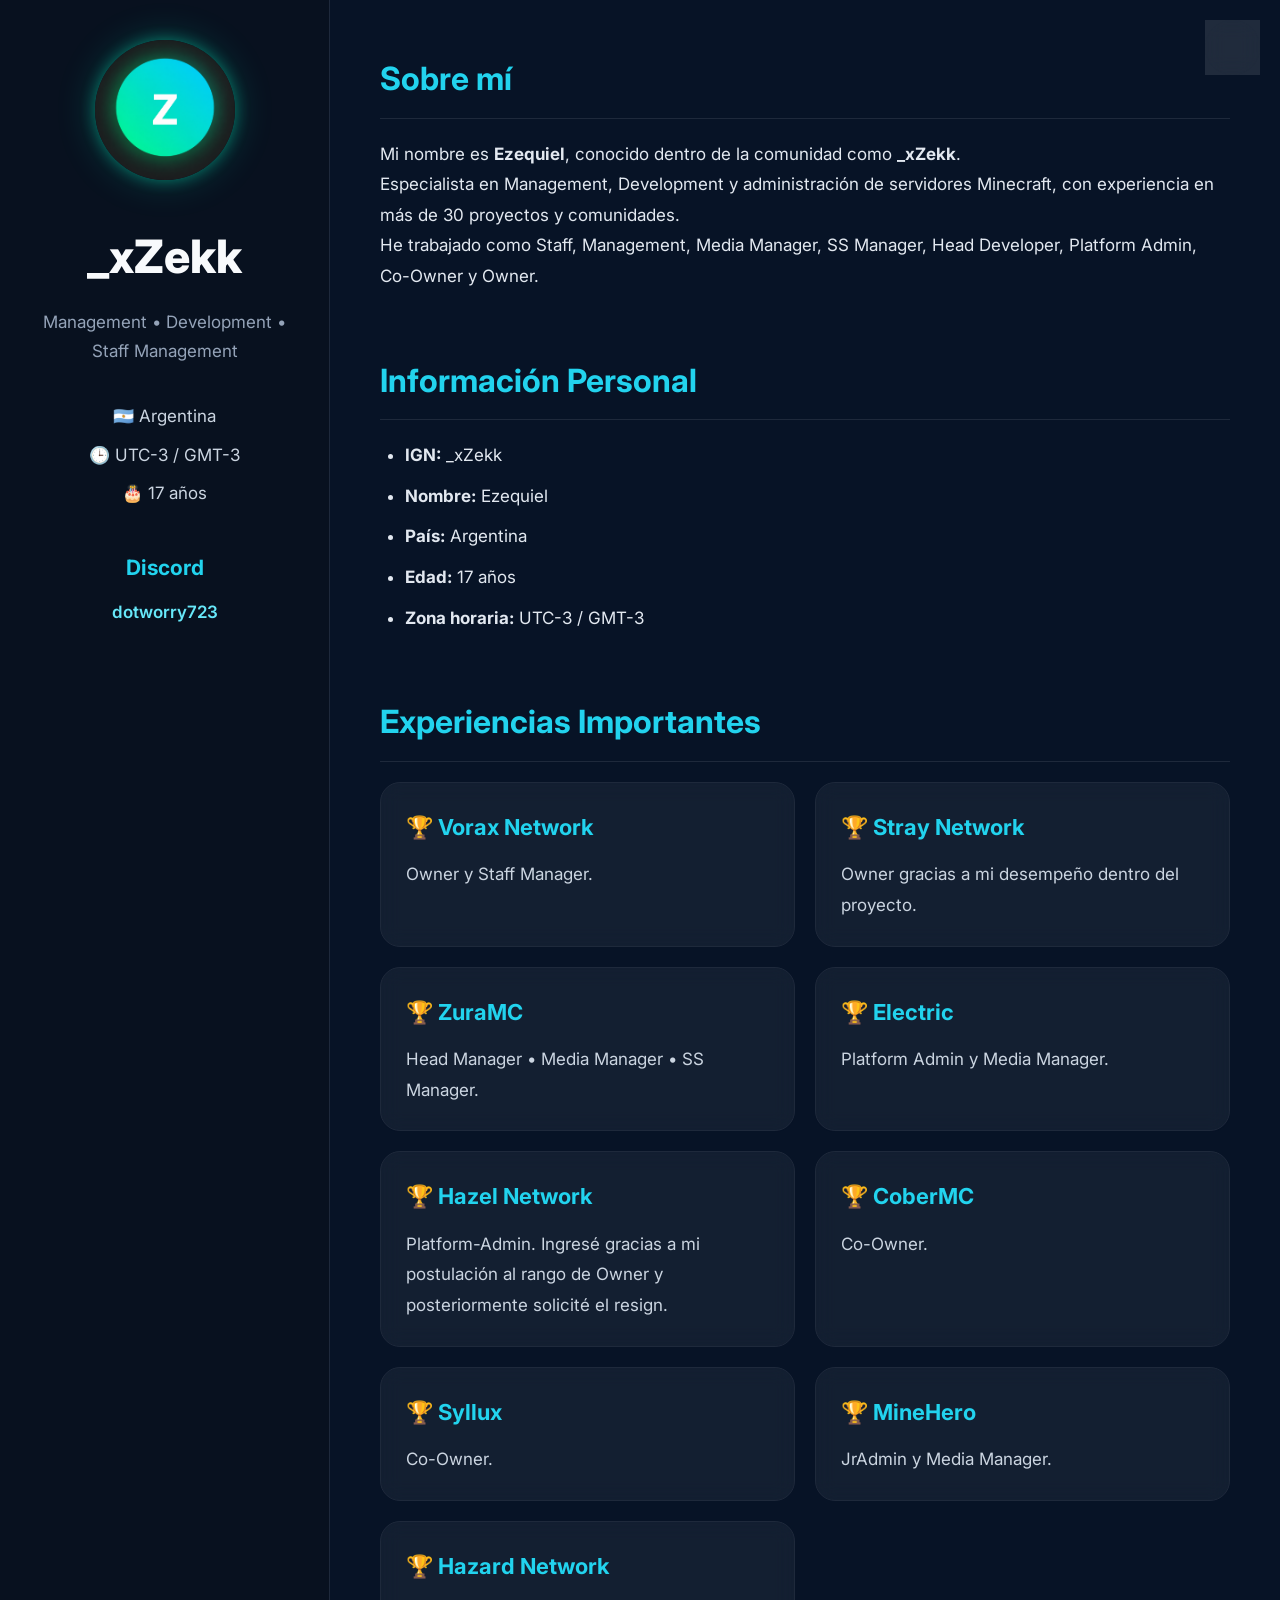
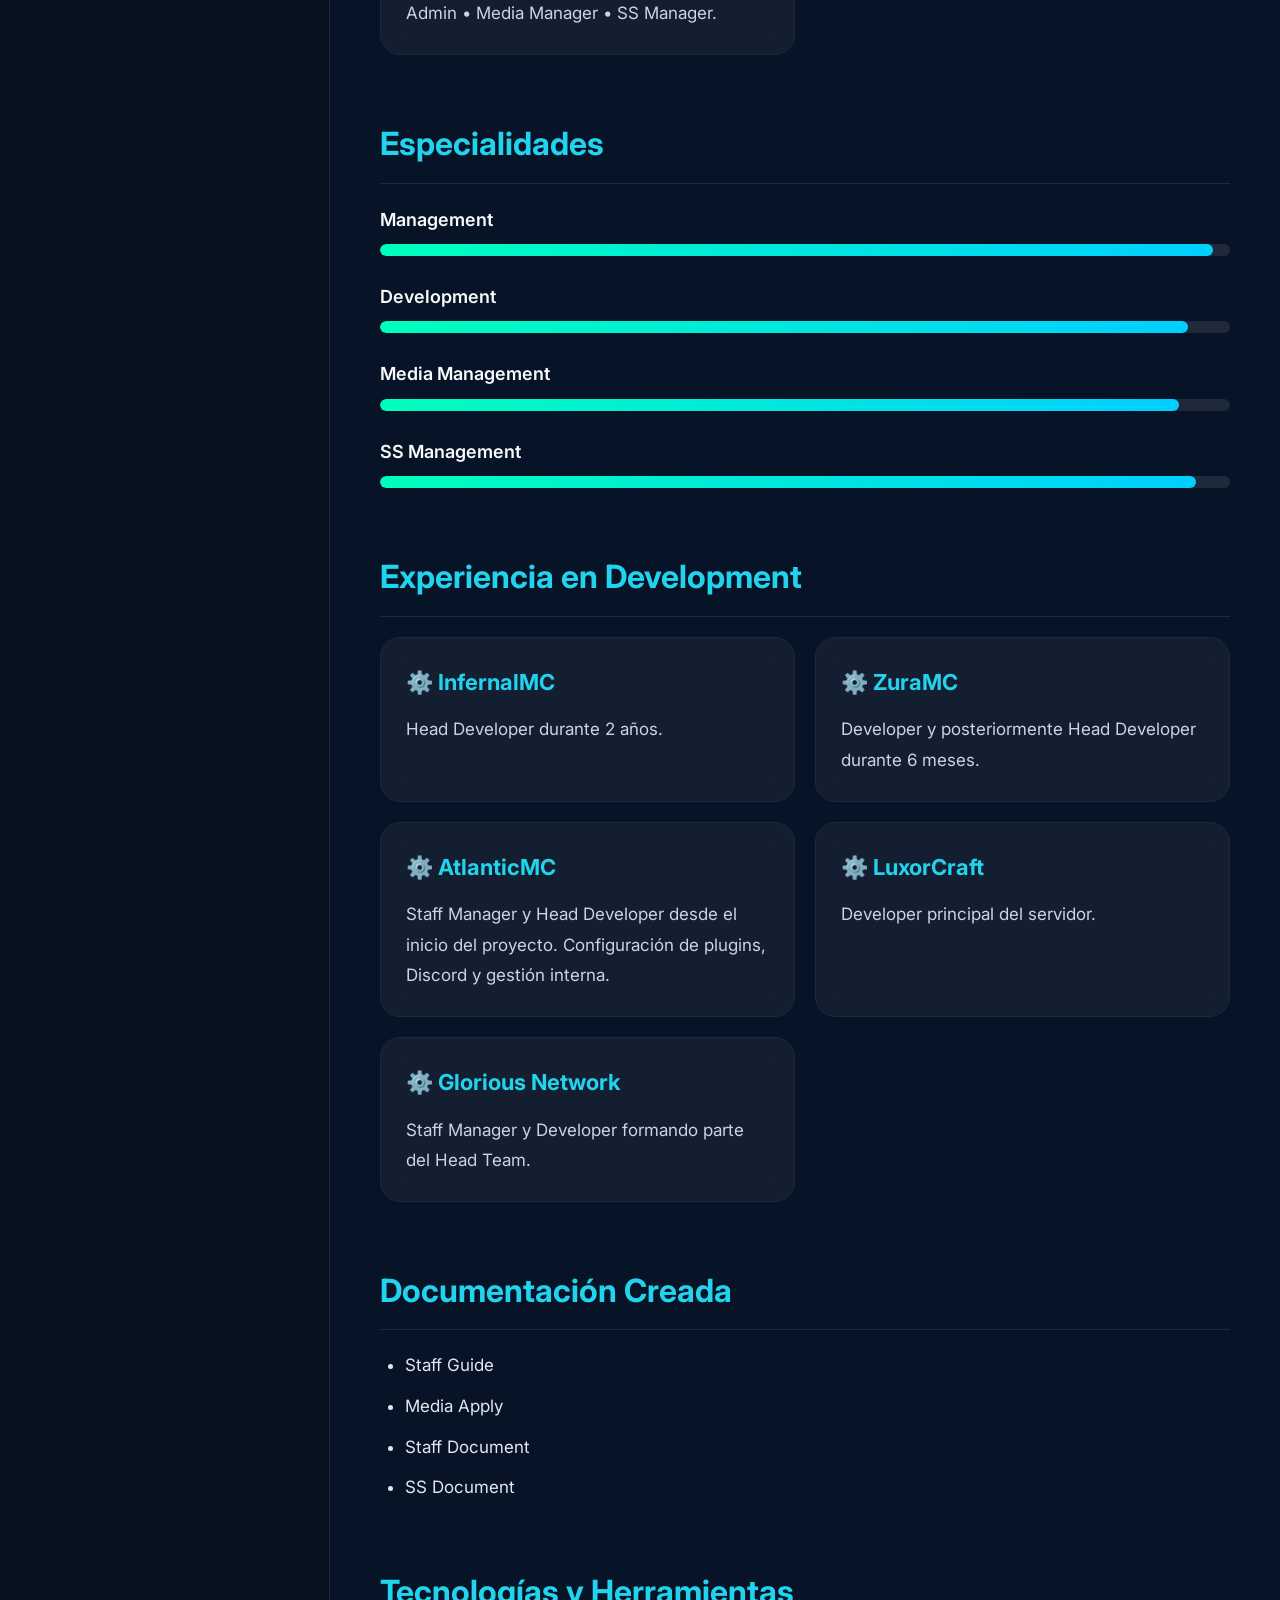
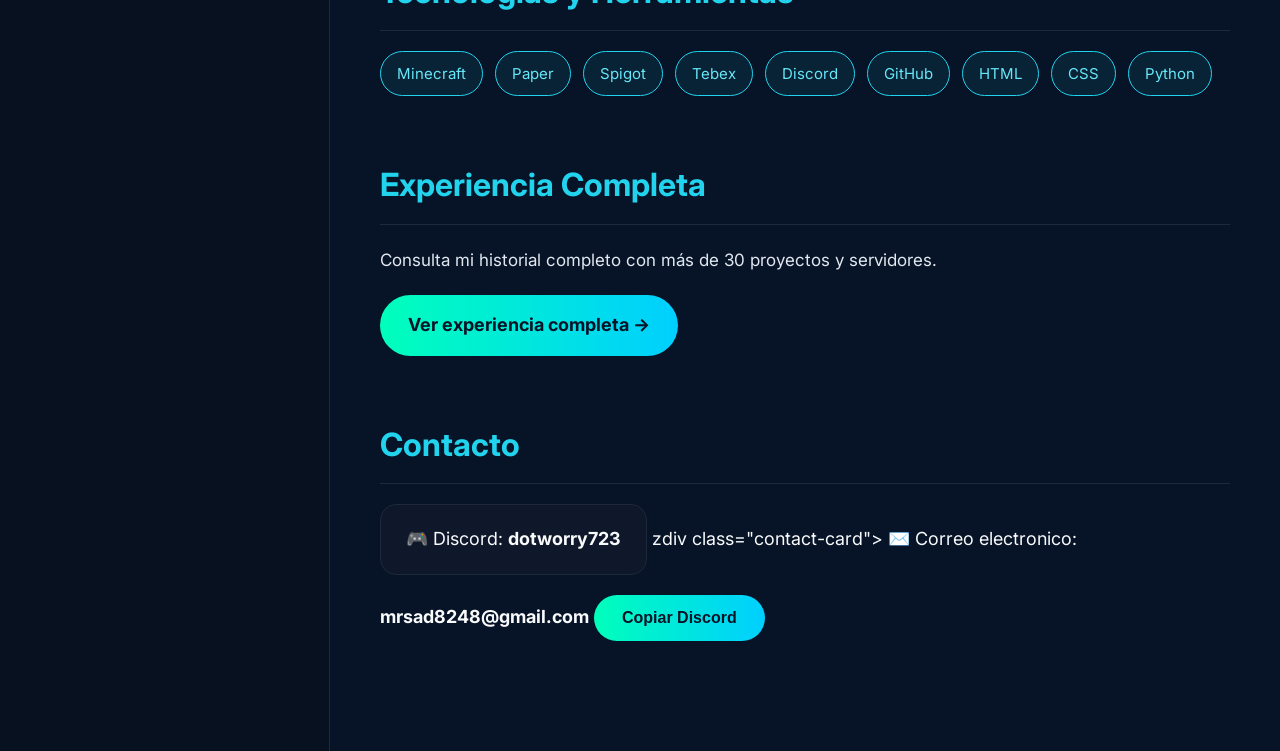
==== commit fdd80a18: "Portfolio final 2.0" ====
--- a/index.html
+++ b/index.html
@@ -370,6 +370,10 @@
                     <strong>dotworry723</strong>
 
                 </div>
+                zdiv class="contact-card">
+
+                    ✉️​ Correo electronico:
+                    <strong>mrsad8248@gmail.com</strong>
 
                 <button
                     class="copy-btn"
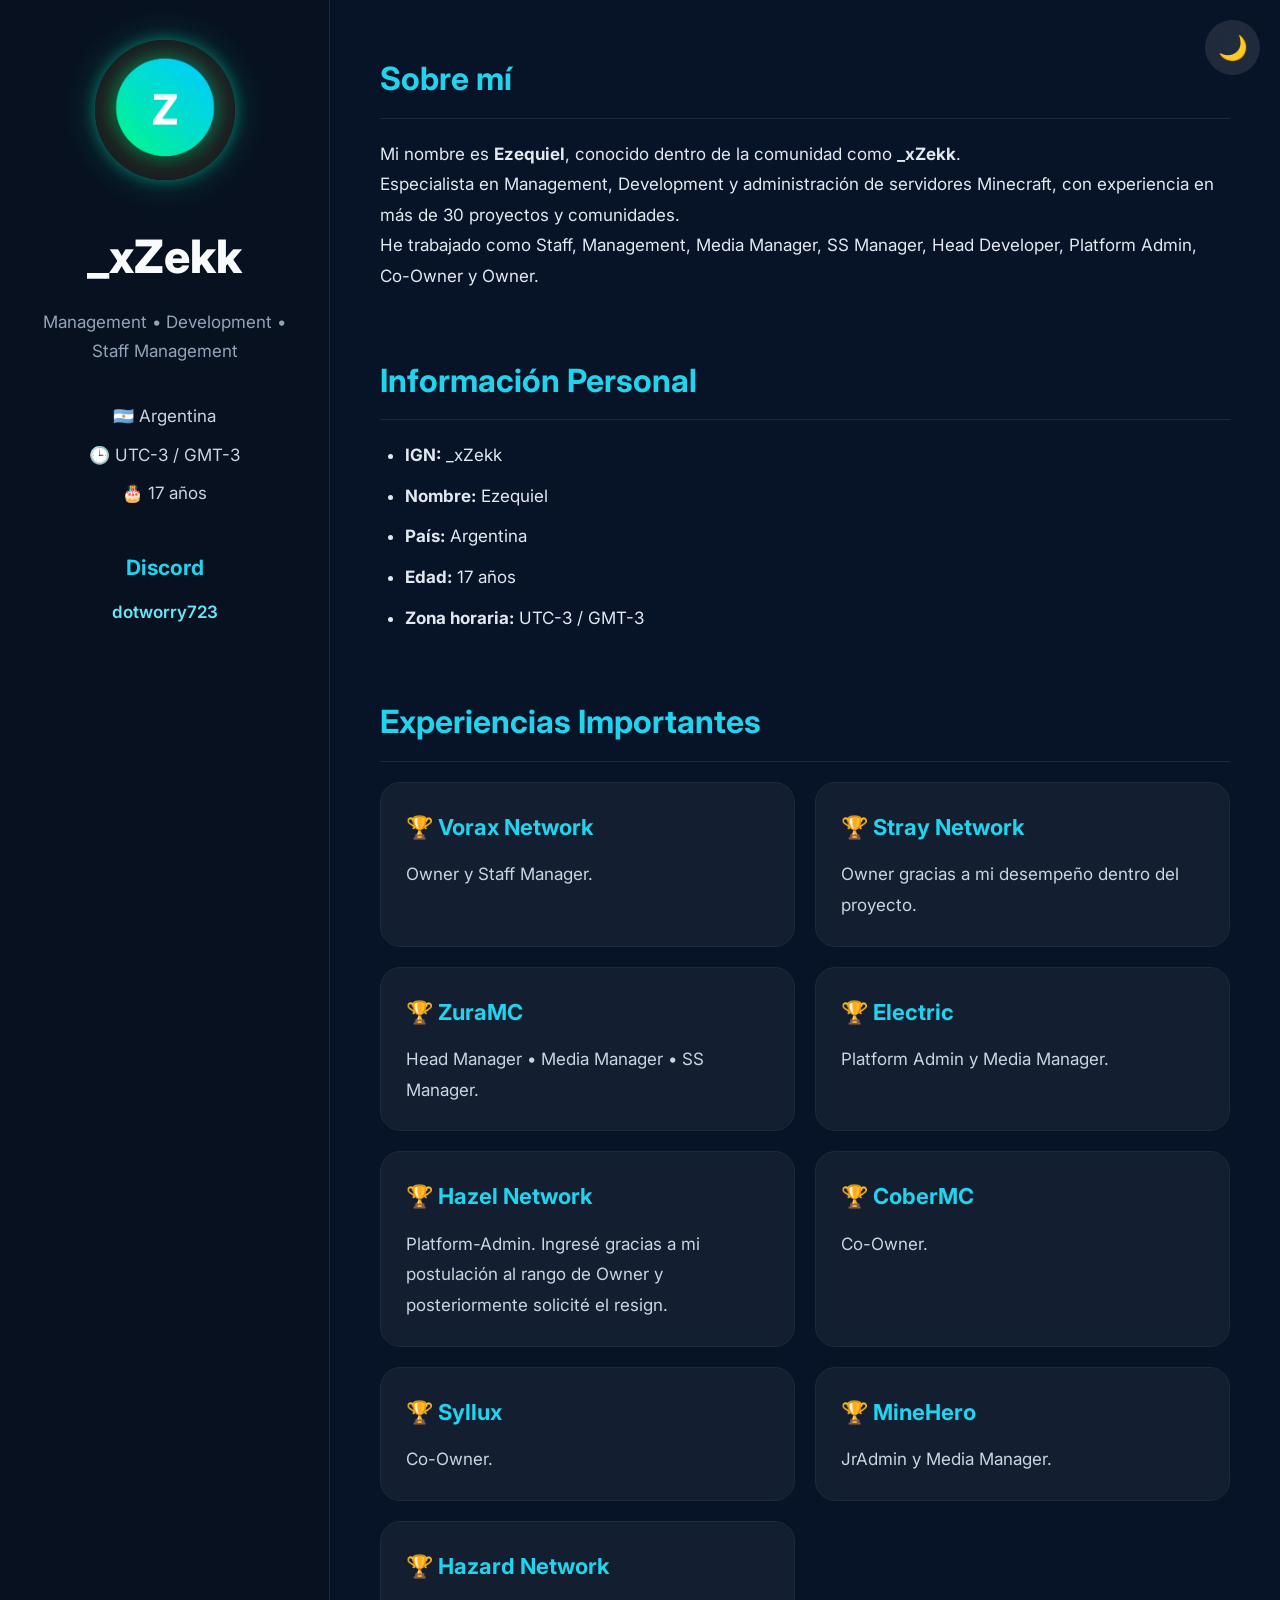
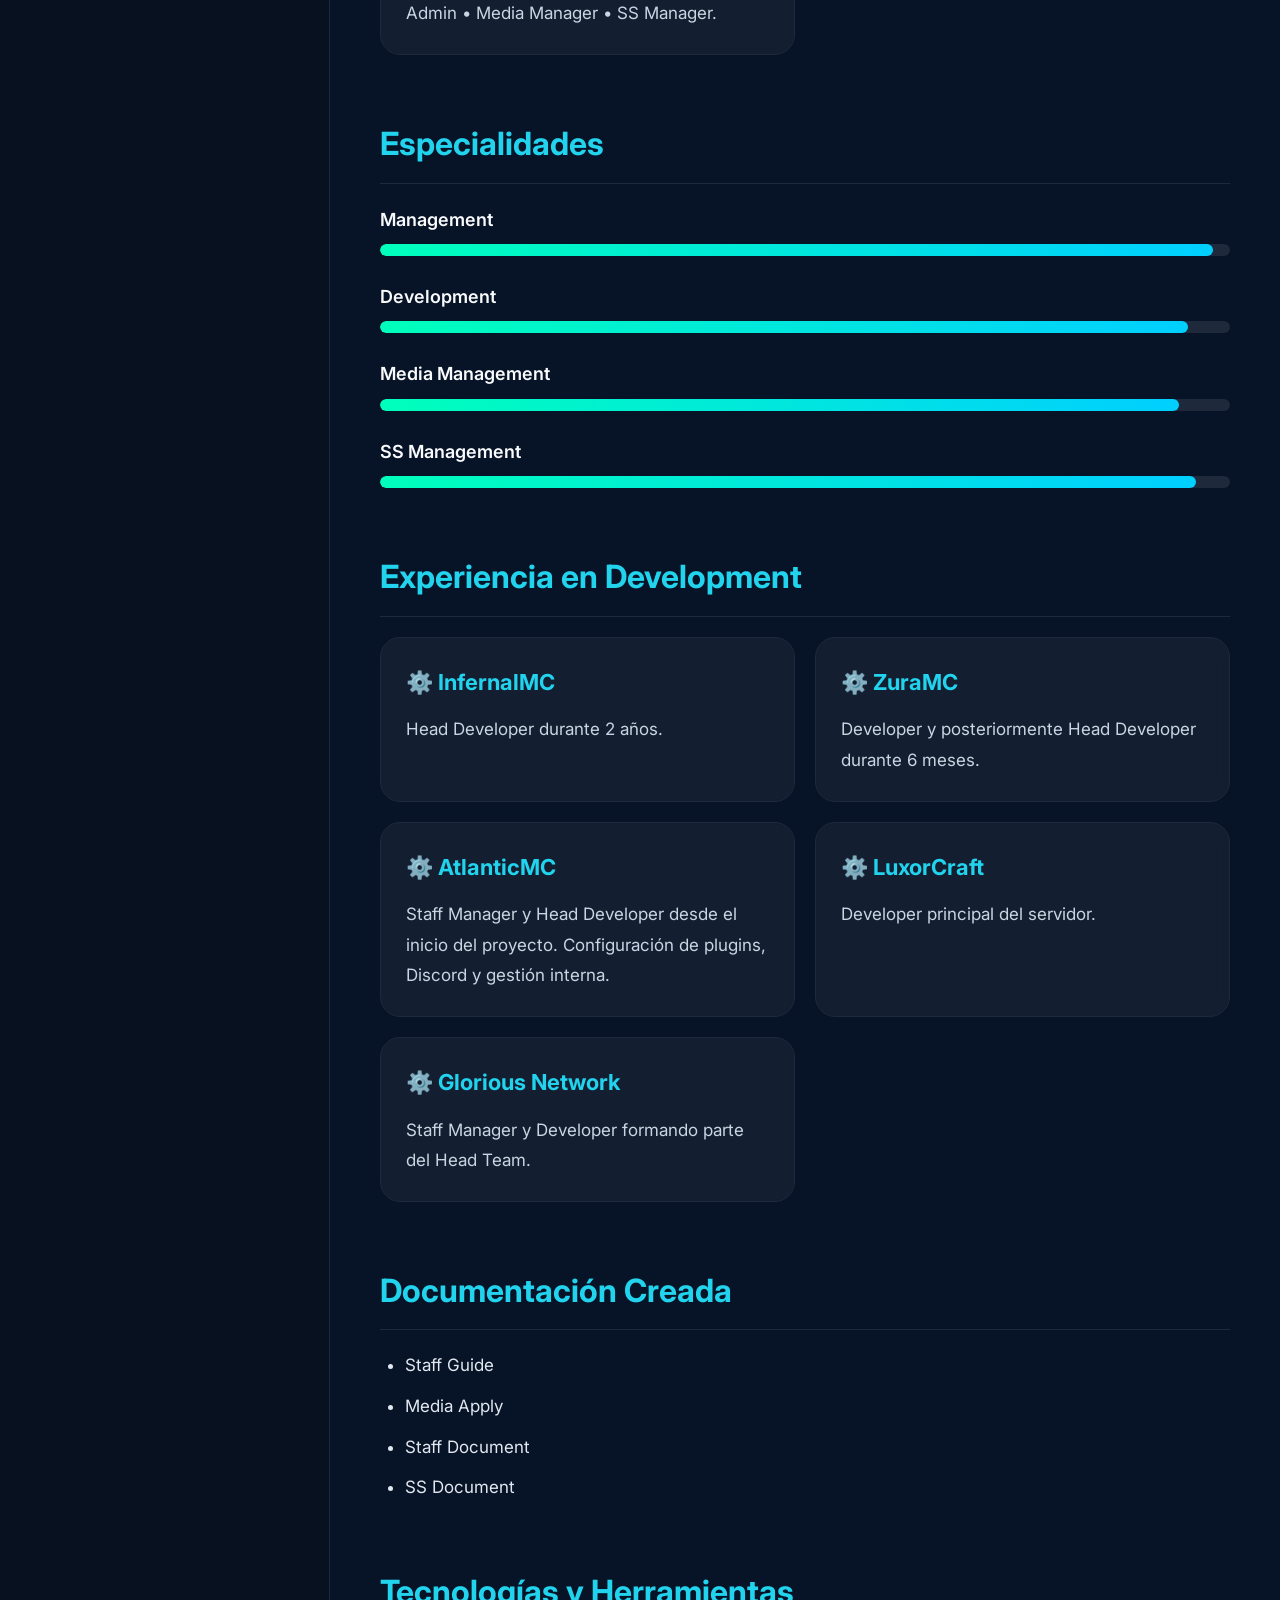
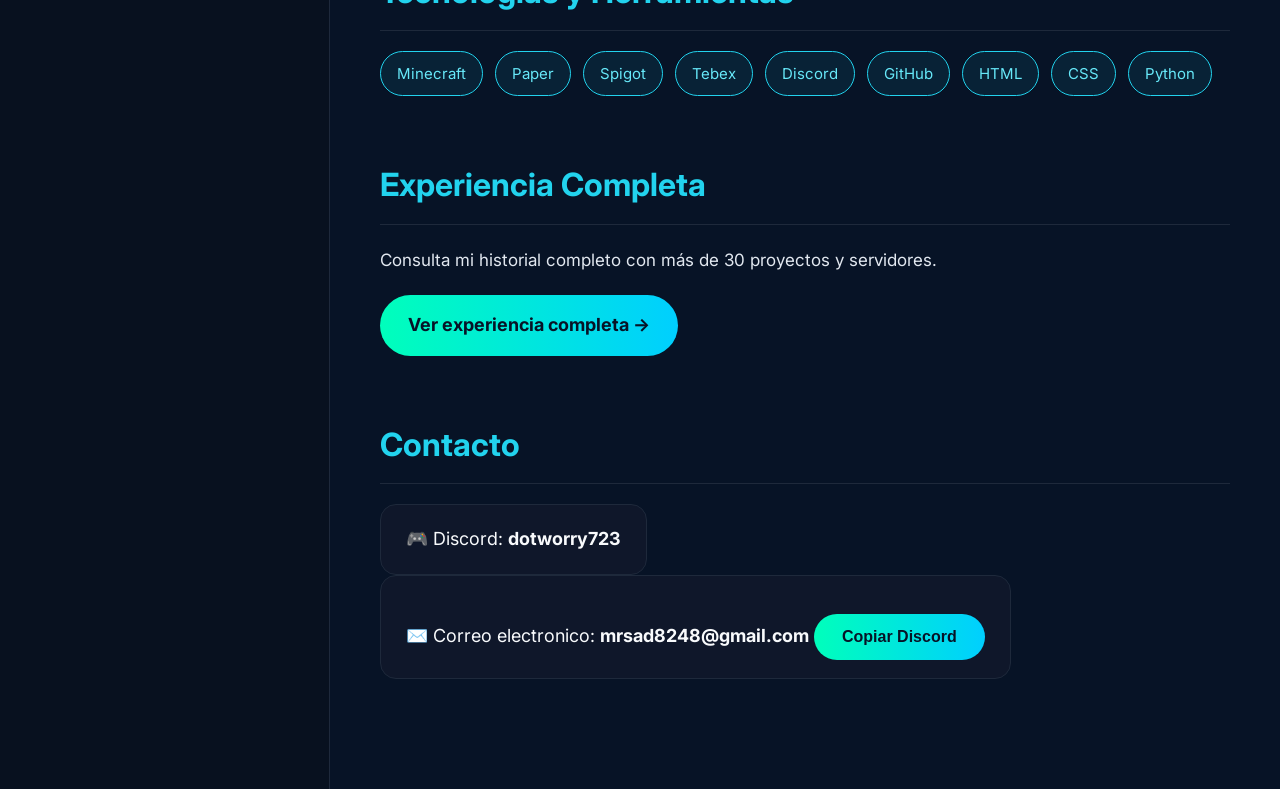
==== commit cf4045f7: "Portafolio Final 3.0" ====
--- a/index.html
+++ b/index.html
@@ -370,7 +370,7 @@
                     <strong>dotworry723</strong>
 
                 </div>
-                zdiv class="contact-card">
+                <div class="contact-card">
 
                     ✉️​ Correo electronico:
                     <strong>mrsad8248@gmail.com</strong>
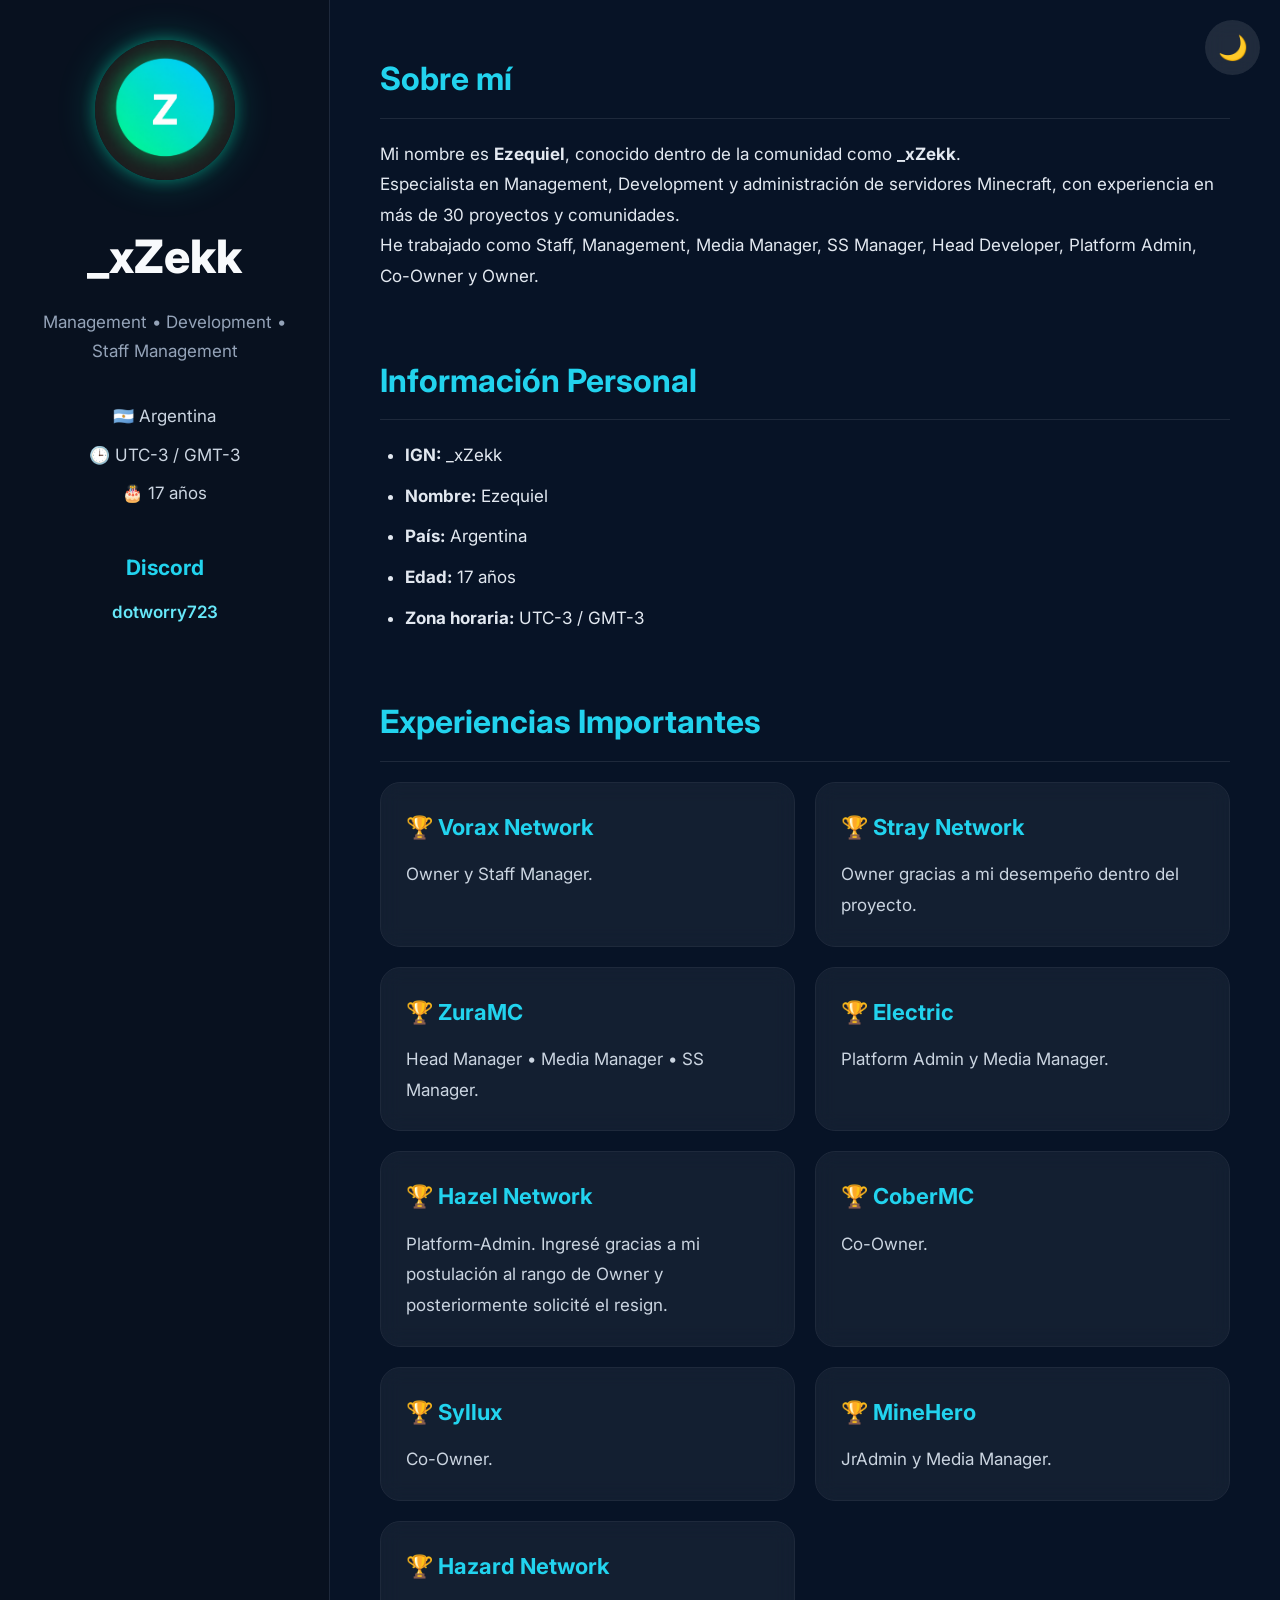
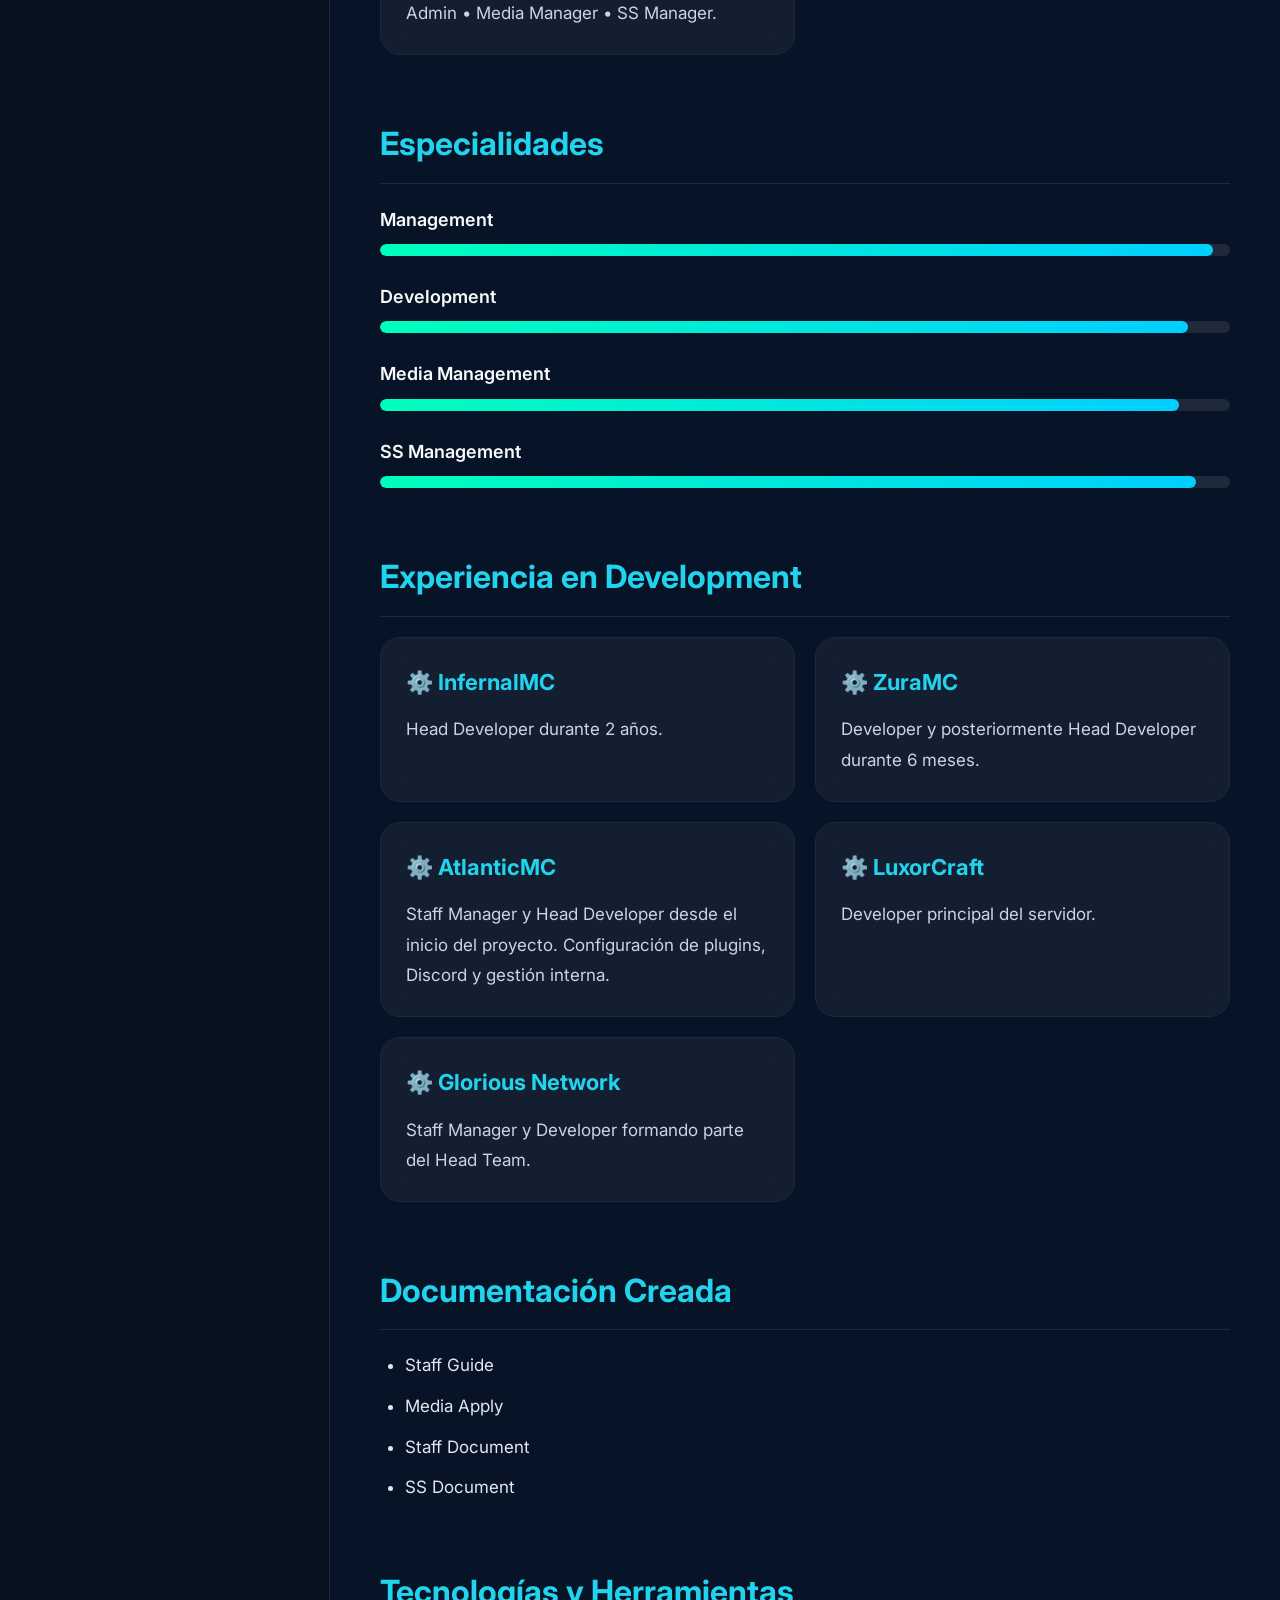
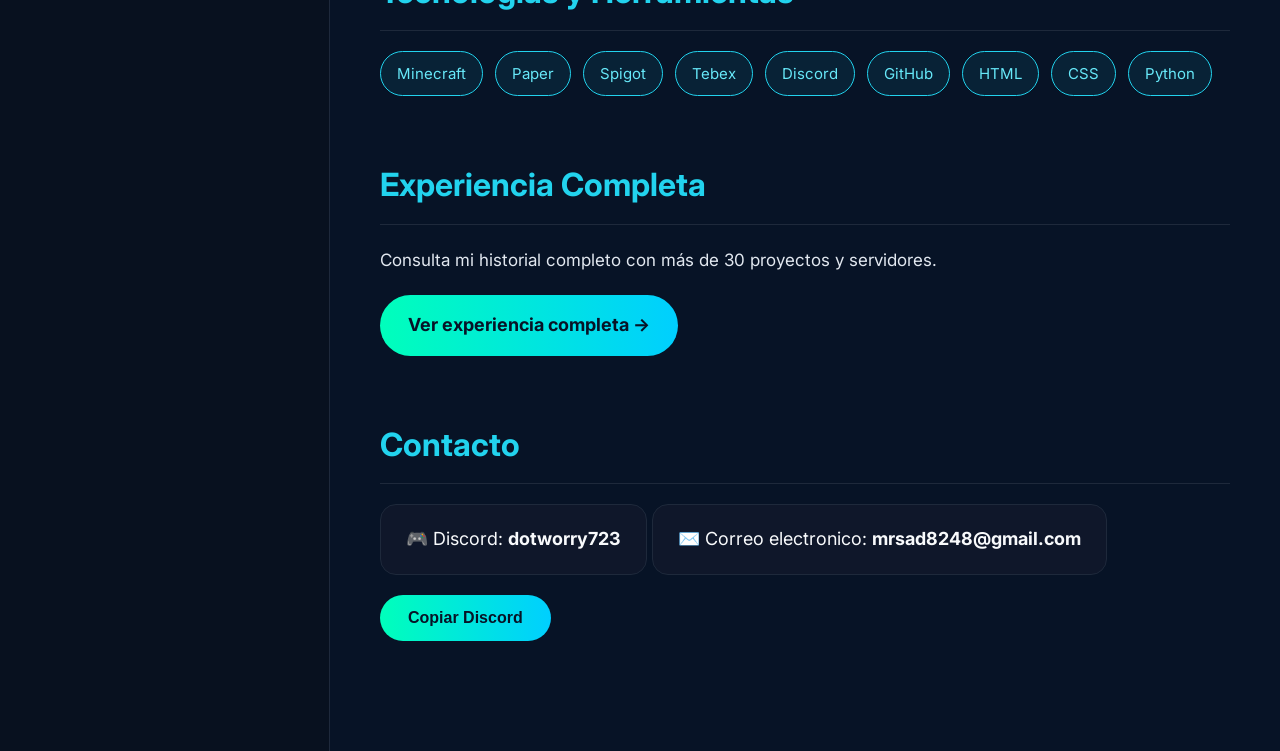
==== commit 38d42869: "Portafolio Final 4.0" ====
--- a/index.html
+++ b/index.html
@@ -370,10 +370,13 @@
                     <strong>dotworry723</strong>
 
                 </div>
+
                 <div class="contact-card">
 
                     ✉️​ Correo electronico:
                     <strong>mrsad8248@gmail.com</strong>
+
+                </div>
 
                 <button
                     class="copy-btn"
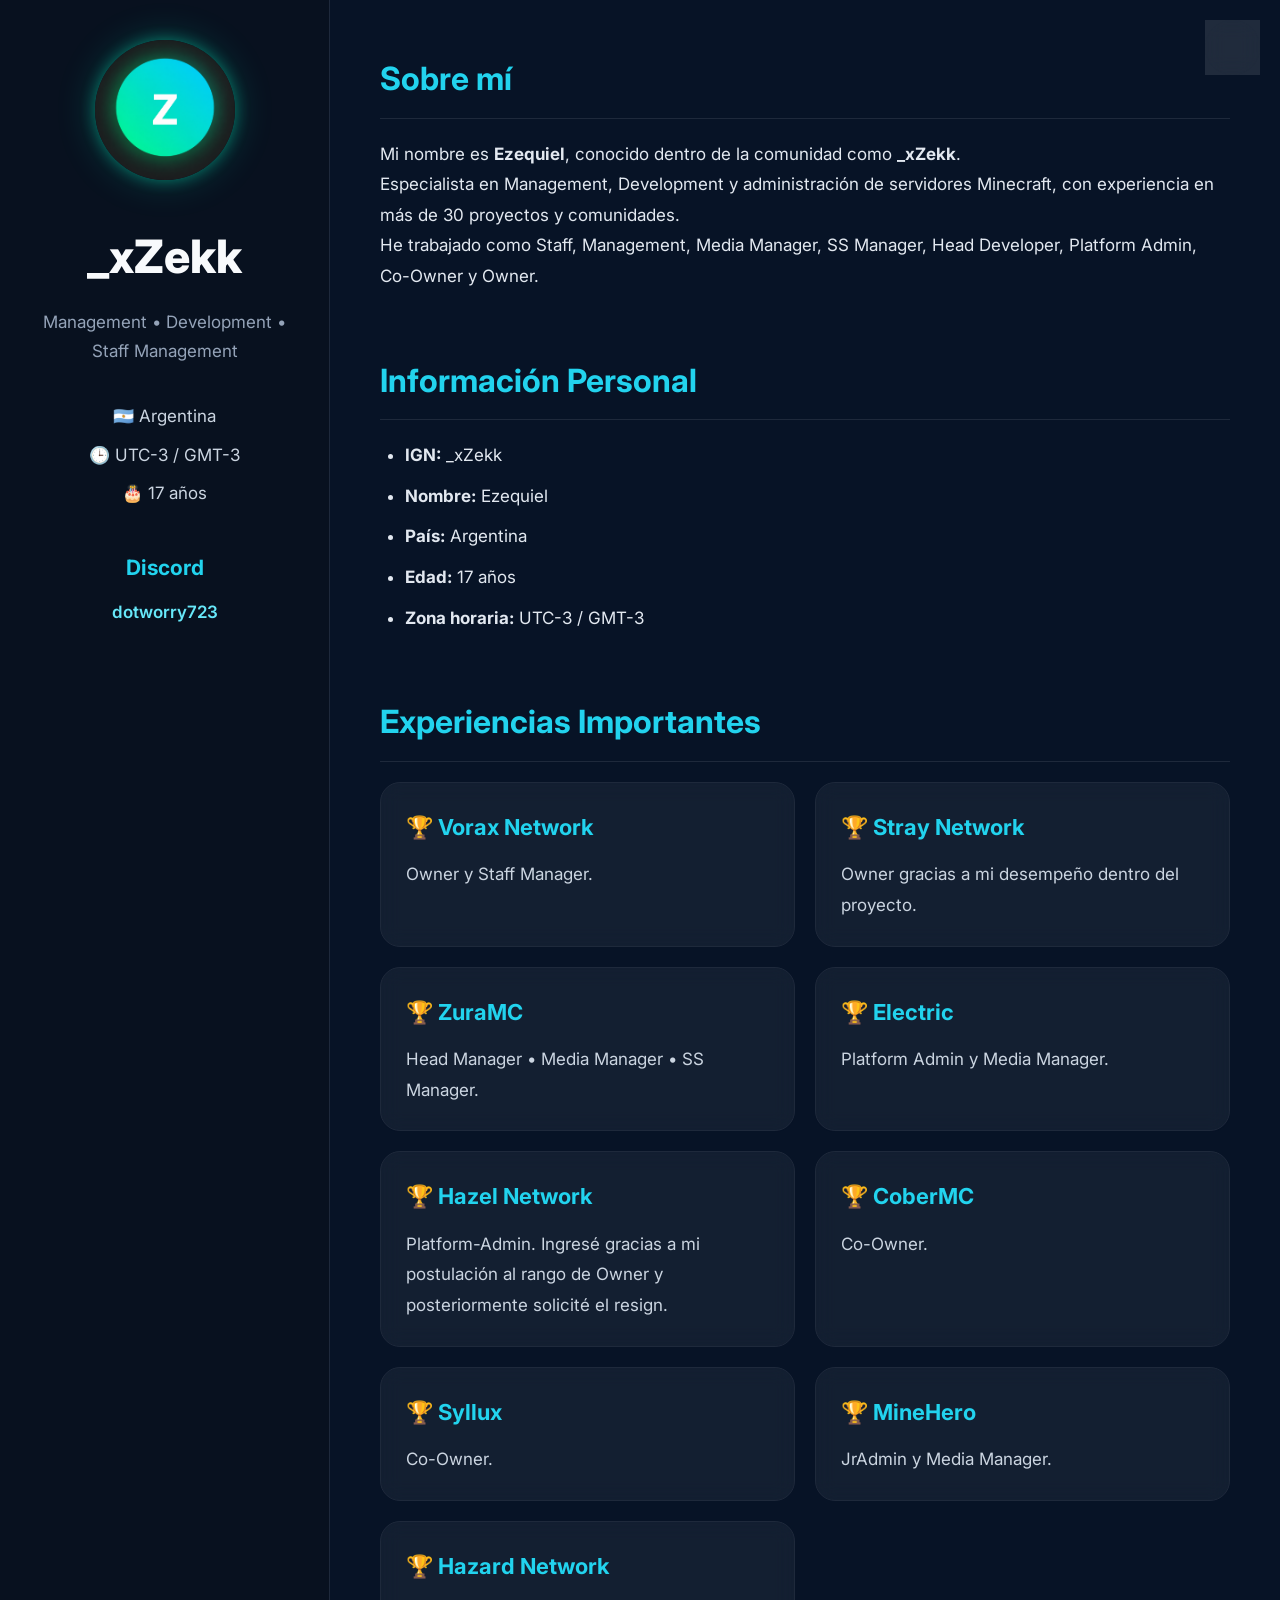
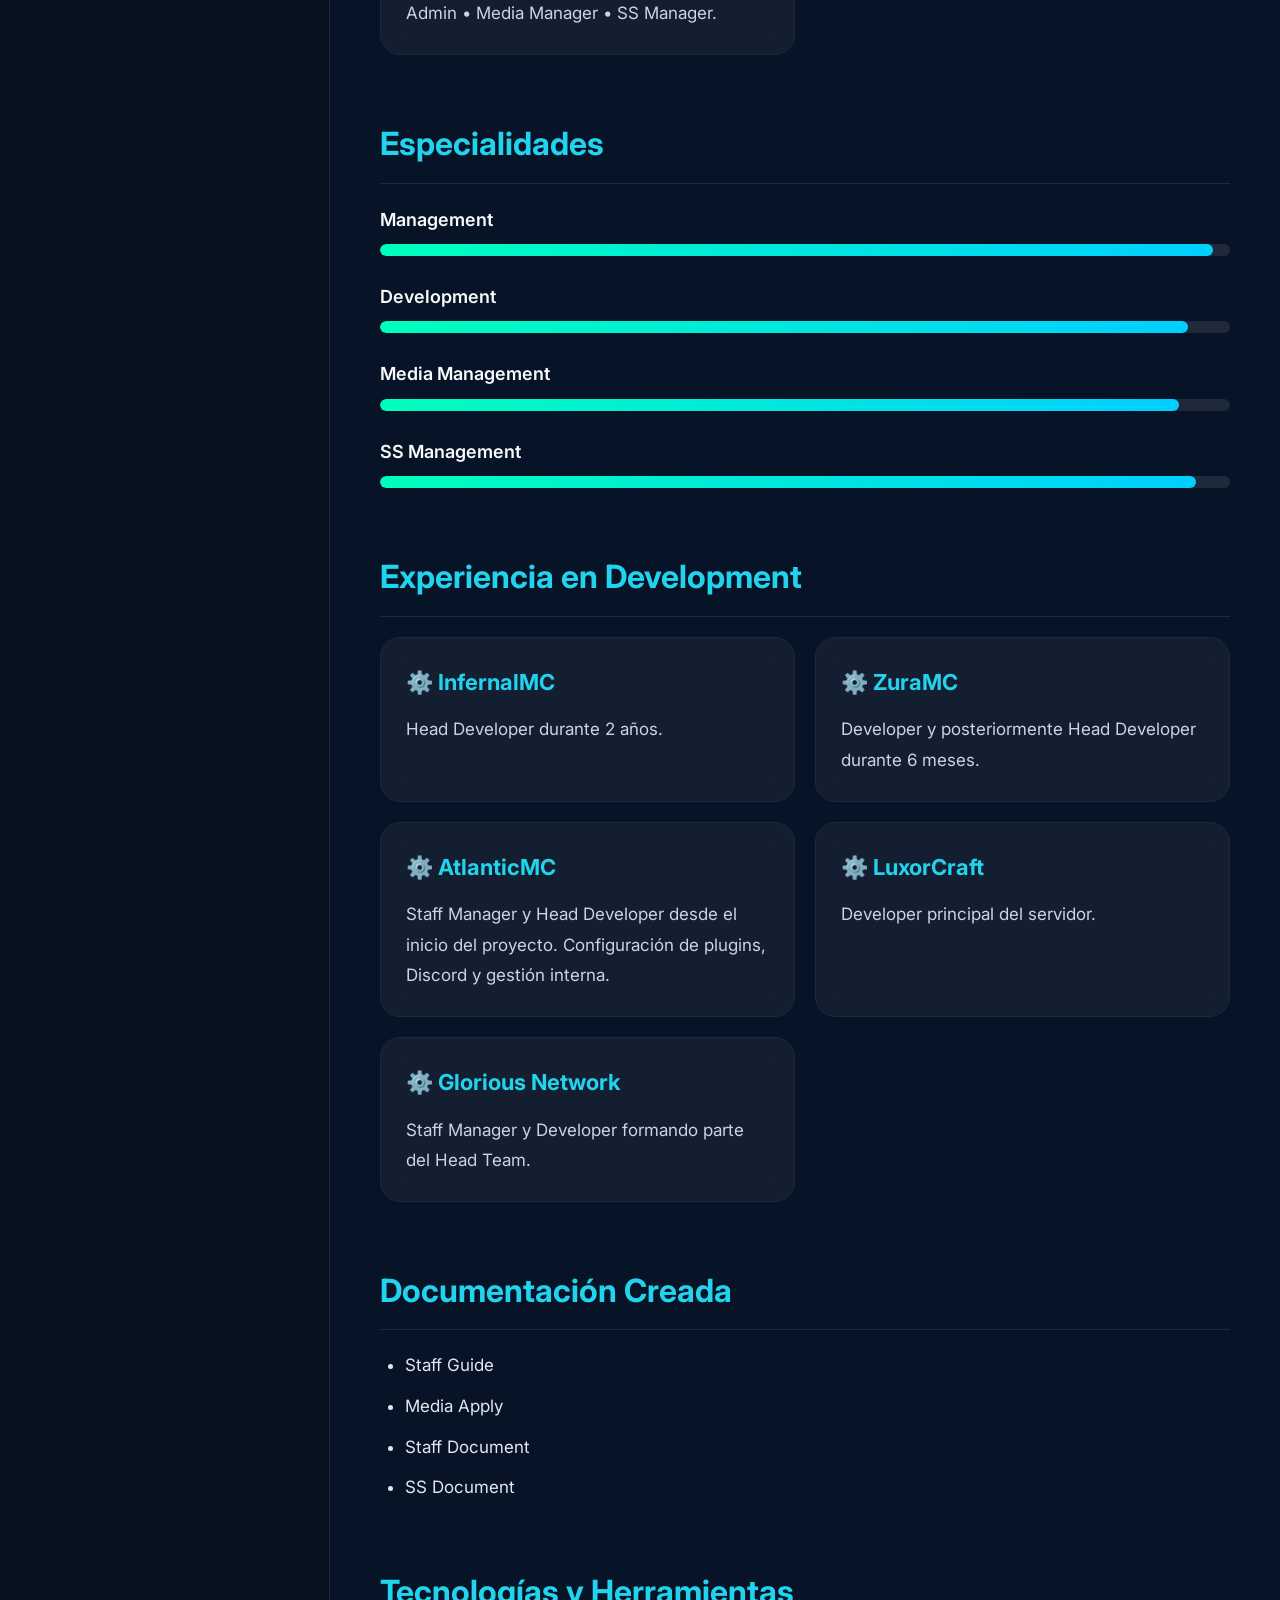
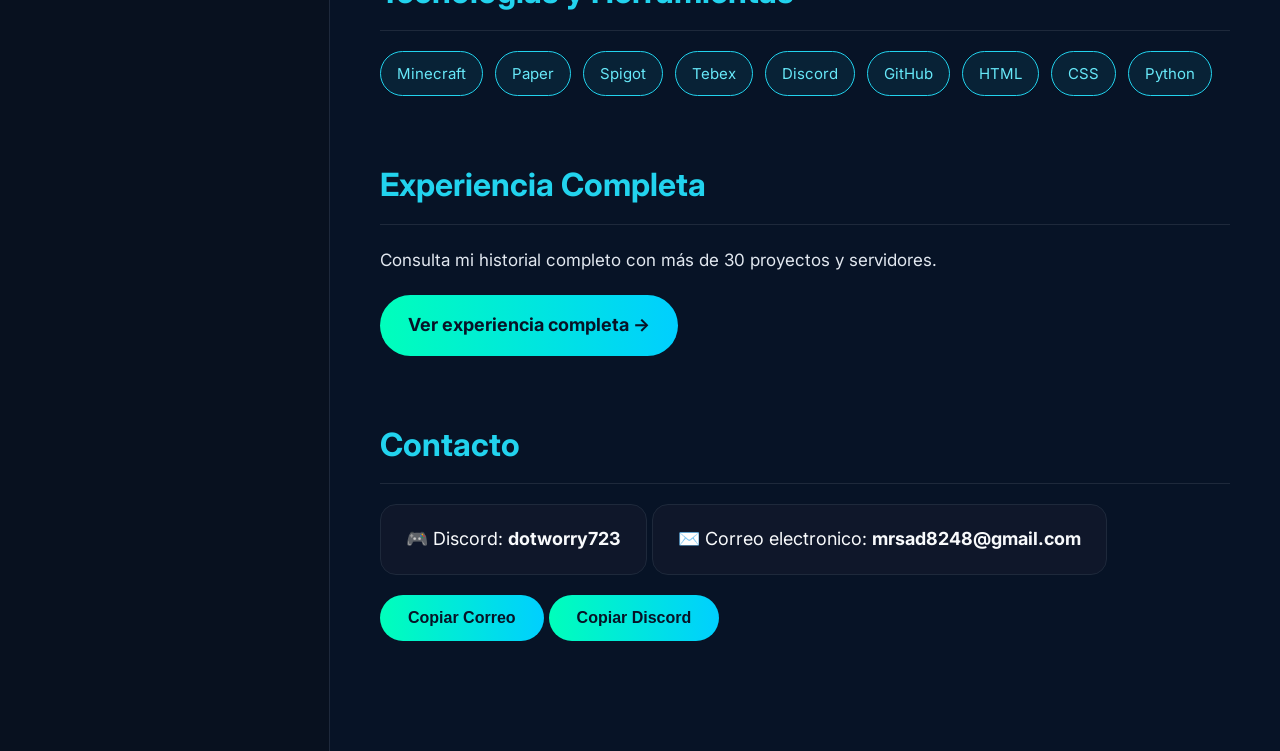
==== commit e4d70e5c: "Portafolio Final 5.0" ====
--- a/index.html
+++ b/index.html
@@ -379,6 +379,13 @@
                 </div>
 
                 <button
+                      class="copy-btn"
+                    onclick="copyCorreo electronico()">
+
+                    Copiar Correo
+                </button>
+
+                <button
                     class="copy-btn"
                     onclick="copyDiscord()">
 
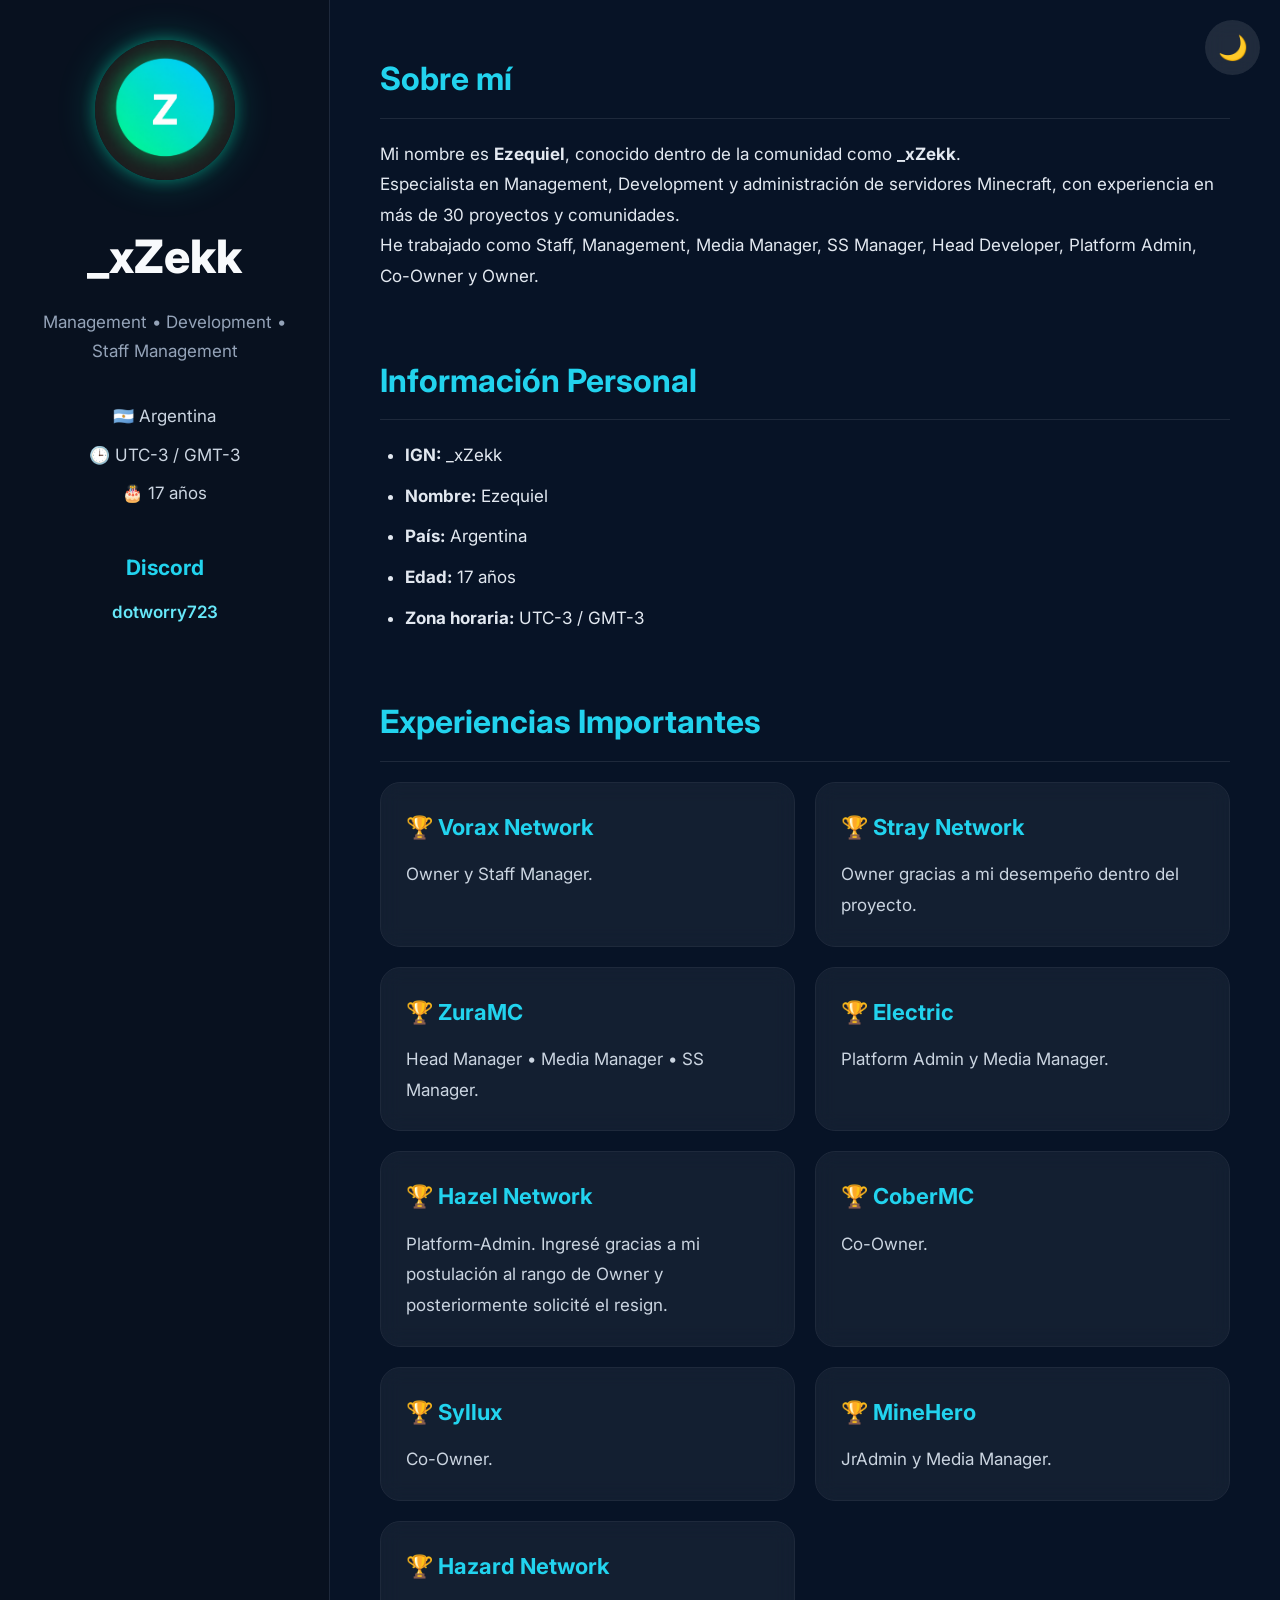
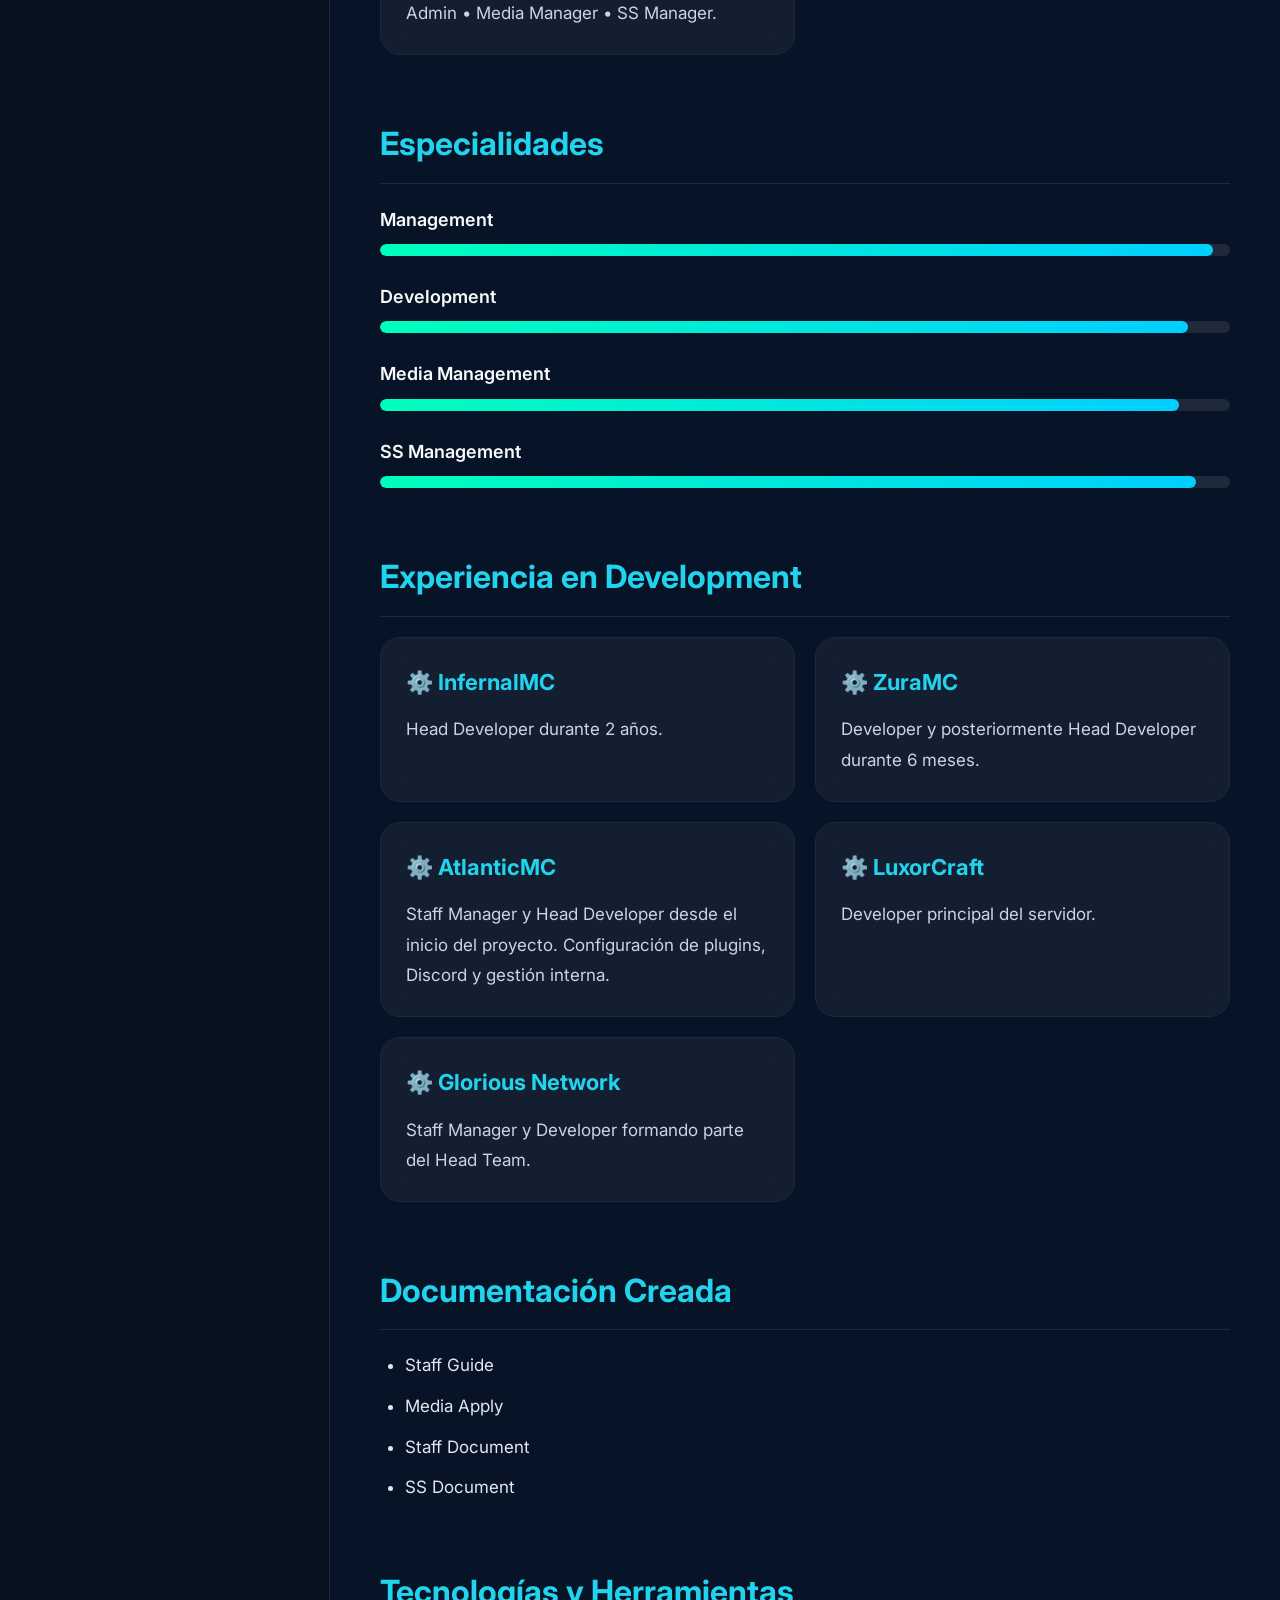
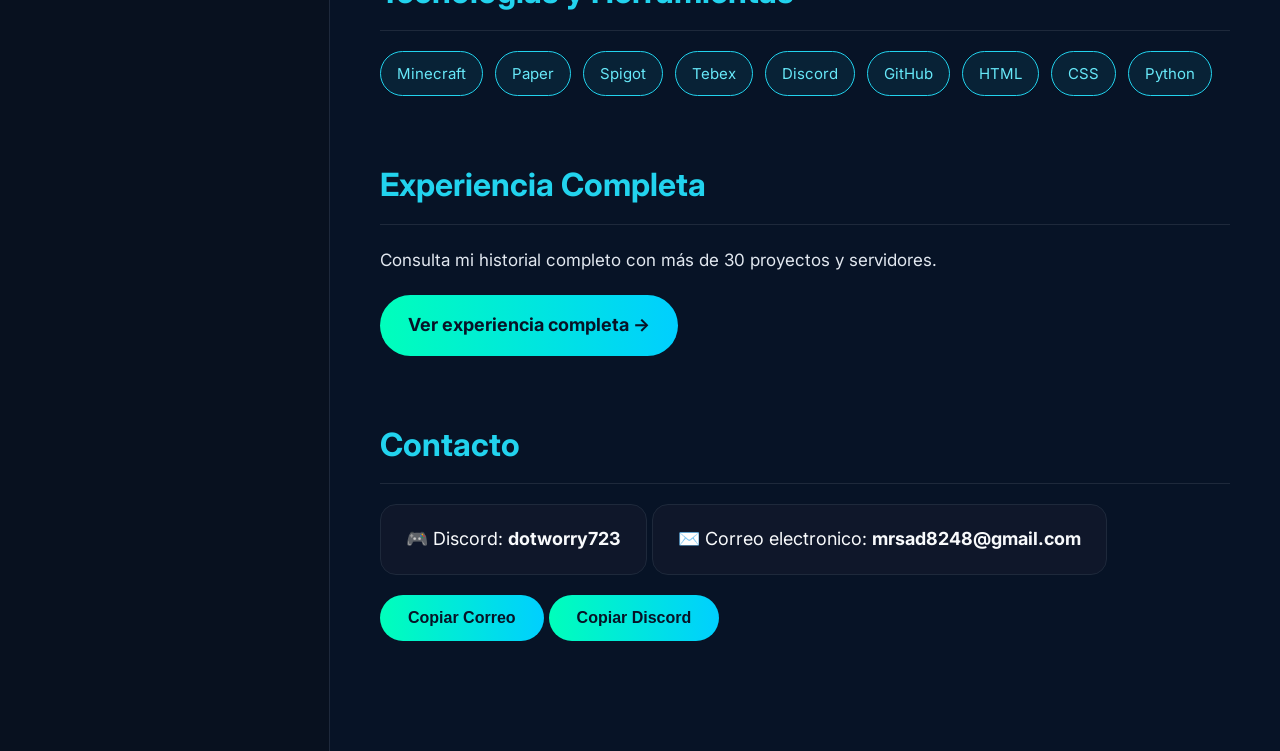
==== commit c7b5478c: "Portafolio Final 6.0" ====
--- a/index.html
+++ b/index.html
@@ -380,7 +380,7 @@
 
                 <button
                       class="copy-btn"
-                    onclick="copyCorreo electronico()">
+                    onclick="copyCorreo()">
 
                     Copiar Correo
                 </button>
